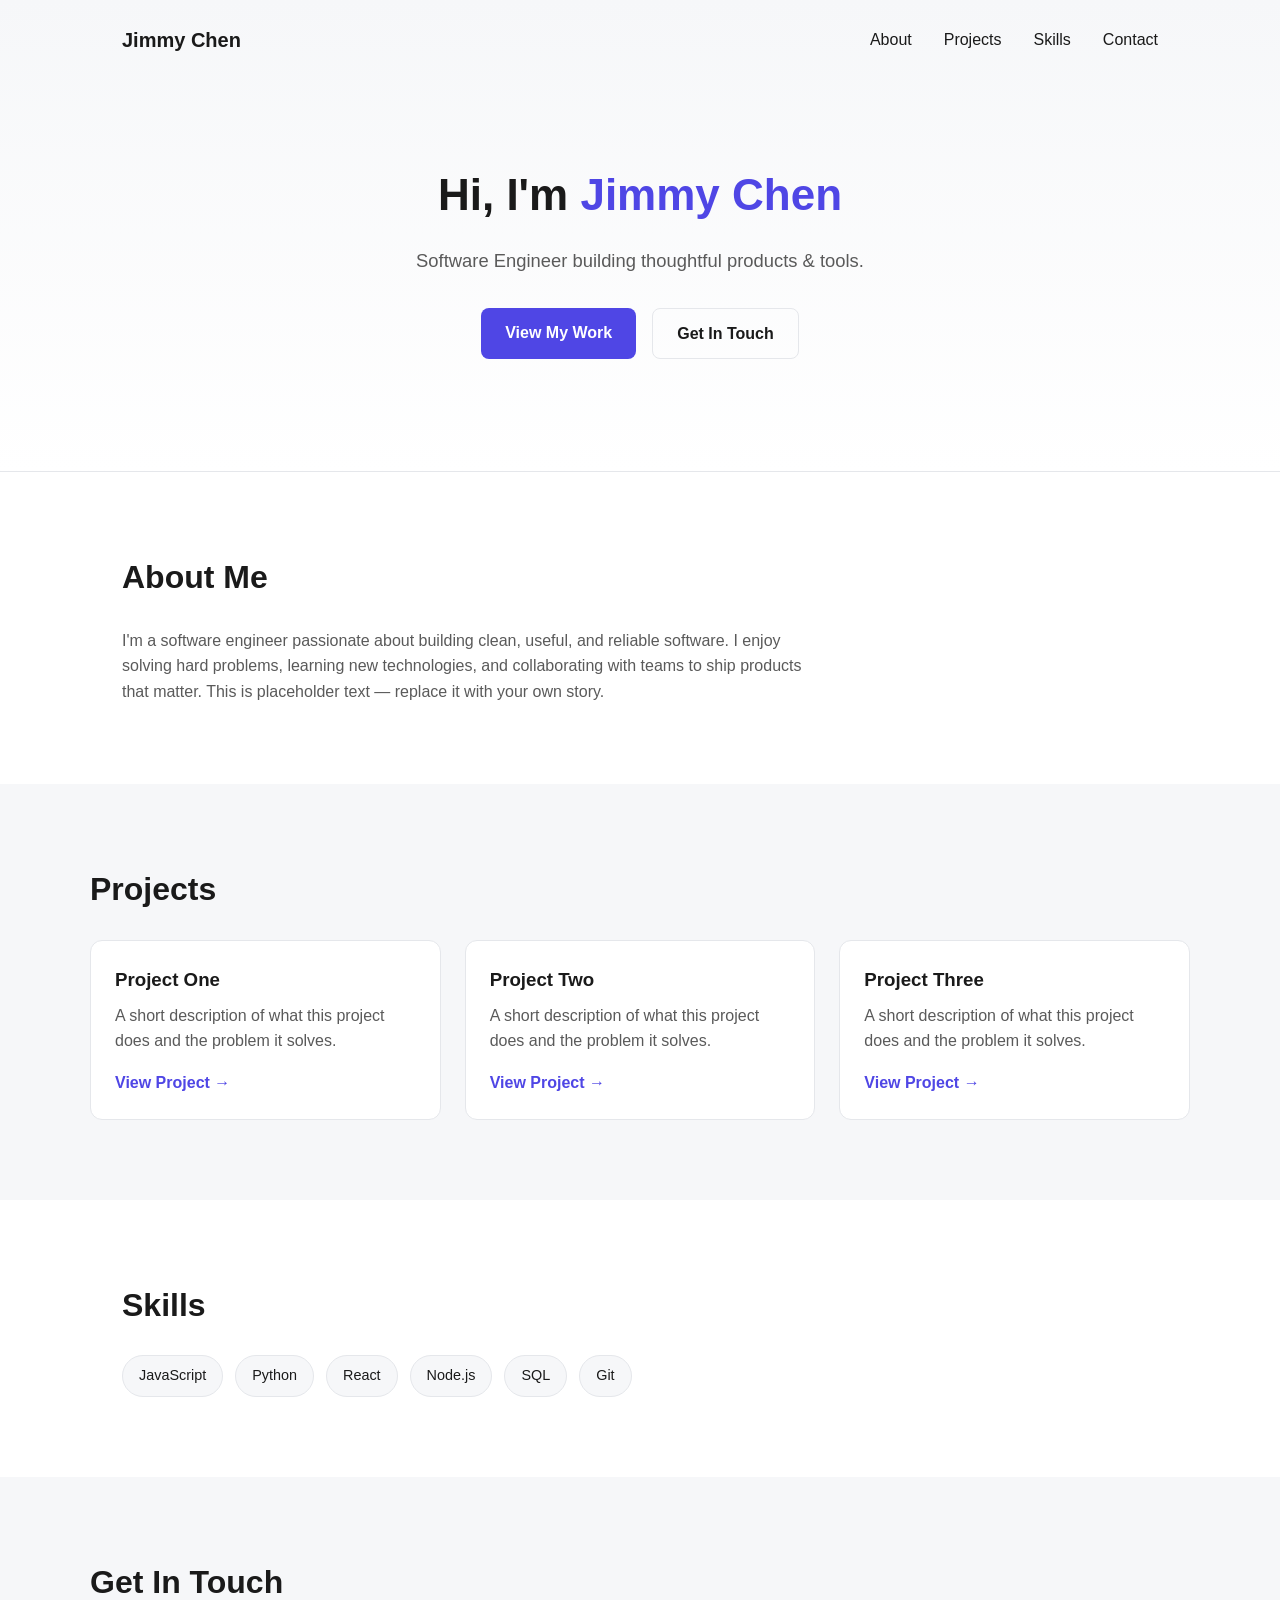
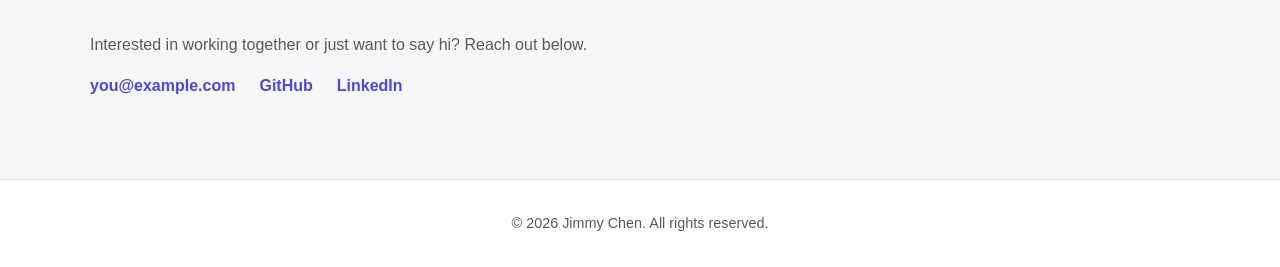
==== index.html @ 5bf43309 "add portfolio site" ====
<!DOCTYPE html>
<html lang="en">
<head>
<meta charset="UTF-8">
<meta name="viewport" content="width=device-width, initial-scale=1.0">
<title>Jimmy Chen — Portfolio</title>
<link rel="stylesheet" href="style.css">
</head>
<body>

<header class="hero">
  <nav>
    <div class="logo">Jimmy Chen</div>
    <ul class="nav-links">
      <li><a href="#about">About</a></li>
      <li><a href="#projects">Projects</a></li>
      <li><a href="#skills">Skills</a></li>
      <li><a href="#contact">Contact</a></li>
    </ul>
    <button class="nav-toggle" id="navToggle" aria-label="Toggle navigation">☰</button>
  </nav>

  <div class="hero-content">
    <h1>Hi, I'm <span>Jimmy Chen</span></h1>
    <p>Software Engineer building thoughtful products & tools.</p>
    <div class="hero-buttons">
      <a href="#projects" class="btn btn-primary">View My Work</a>
      <a href="#contact" class="btn btn-secondary">Get In Touch</a>
    </div>
  </div>
</header>

<main>
  <section id="about" class="section">
    <h2>About Me</h2>
    <p>
      I'm a software engineer passionate about building clean, useful, and reliable software.
      I enjoy solving hard problems, learning new technologies, and collaborating with teams
      to ship products that matter. This is placeholder text — replace it with your own story.
    </p>
  </section>

  <section id="projects" class="section alt">
    <h2>Projects</h2>
    <div class="grid">
      <div class="card">
        <h3>Project One</h3>
        <p>A short description of what this project does and the problem it solves.</p>
        <a href="#" class="card-link">View Project →</a>
      </div>
      <div class="card">
        <h3>Project Two</h3>
        <p>A short description of what this project does and the problem it solves.</p>
        <a href="#" class="card-link">View Project →</a>
      </div>
      <div class="card">
        <h3>Project Three</h3>
        <p>A short description of what this project does and the problem it solves.</p>
        <a href="#" class="card-link">View Project →</a>
      </div>
    </div>
  </section>

  <section id="skills" class="section">
    <h2>Skills</h2>
    <div class="skills-list">
      <span class="skill">JavaScript</span>
      <span class="skill">Python</span>
      <span class="skill">React</span>
      <span class="skill">Node.js</span>
      <span class="skill">SQL</span>
      <span class="skill">Git</span>
    </div>
  </section>

  <section id="contact" class="section alt">
    <h2>Get In Touch</h2>
    <p>Interested in working together or just want to say hi? Reach out below.</p>
    <div class="contact-links">
      <a href="mailto:you@example.com">you@example.com</a>
      <a href="https://github.com/yourusername" target="_blank" rel="noopener">GitHub</a>
      <a href="https://linkedin.com/in/yourusername" target="_blank" rel="noopener">LinkedIn</a>
    </div>
  </section>
</main>

<footer>
  <p>&copy; <span id="year"></span> Jimmy Chen. All rights reserved.</p>
</footer>

<script src="script.js"></script>
</body>
</html>
---- style.css ----
:root {
  --bg: #ffffff;
  --bg-alt: #f6f7f9;
  --text: #1a1a1a;
  --text-muted: #5a5a5a;
  --accent: #4f46e5;
  --accent-hover: #4338ca;
  --border: #e5e7eb;
  --card-bg: #ffffff;
}

@media (prefers-color-scheme: dark) {
  :root {
    --bg: #111318;
    --bg-alt: #171a21;
    --text: #f0f0f0;
    --text-muted: #a0a0a8;
    --accent: #818cf8;
    --accent-hover: #a5b4fc;
    --border: #2a2d36;
    --card-bg: #1a1d25;
  }
}

* { box-sizing: border-box; margin: 0; padding: 0; }

body {
  font-family: -apple-system, BlinkMacSystemFont, "Segoe UI", Roboto, Helvetica, Arial, sans-serif;
  color: var(--text);
  background: var(--bg);
  line-height: 1.6;
}

a { color: var(--accent); text-decoration: none; }
a:hover { color: var(--accent-hover); }

/* Nav */
nav {
  display: flex;
  align-items: center;
  justify-content: space-between;
  padding: 1.5rem 2rem;
  max-width: 1100px;
  margin: 0 auto;
}

.logo { font-weight: 700; font-size: 1.25rem; }

.nav-links {
  list-style: none;
  display: flex;
  gap: 2rem;
}

.nav-links a { color: var(--text); font-weight: 500; }

.nav-toggle {
  display: none;
  background: none;
  border: none;
  font-size: 1.5rem;
  color: var(--text);
  cursor: pointer;
}

/* Hero */
.hero {
  background: linear-gradient(180deg, var(--bg-alt), var(--bg));
  border-bottom: 1px solid var(--border);
}

.hero-content {
  max-width: 700px;
  margin: 0 auto;
  padding: 5rem 2rem 7rem;
  text-align: center;
}

.hero-content h1 {
  font-size: 2.75rem;
  margin-bottom: 1rem;
}

.hero-content h1 span { color: var(--accent); }

.hero-content p {
  font-size: 1.15rem;
  color: var(--text-muted);
  margin-bottom: 2rem;
}

.hero-buttons {
  display: flex;
  gap: 1rem;
  justify-content: center;
  flex-wrap: wrap;
}

.btn {
  padding: 0.75rem 1.5rem;
  border-radius: 8px;
  font-weight: 600;
  display: inline-block;
  transition: transform 0.15s ease, background 0.15s ease;
}

.btn:hover { transform: translateY(-2px); }

.btn-primary {
  background: var(--accent);
  color: #fff;
}

.btn-primary:hover { background: var(--accent-hover); color: #fff; }

.btn-secondary {
  background: transparent;
  border: 1px solid var(--border);
  color: var(--text);
}

/* Sections */
.section {
  max-width: 1100px;
  margin: 0 auto;
  padding: 5rem 2rem;
}

.section.alt { background: var(--bg-alt); max-width: 100%; }
.section.alt > * { max-width: 1100px; margin-left: auto; margin-right: auto; }
.section.alt .grid { max-width: 1100px; margin-left: auto; margin-right: auto; }

.section h2 {
  font-size: 2rem;
  margin-bottom: 1.5rem;
}

.section > p { color: var(--text-muted); max-width: 700px; }

/* Projects grid */
.grid {
  display: grid;
  grid-template-columns: repeat(auto-fit, minmax(260px, 1fr));
  gap: 1.5rem;
}

.card {
  background: var(--card-bg);
  border: 1px solid var(--border);
  border-radius: 12px;
  padding: 1.5rem;
  transition: box-shadow 0.15s ease;
}

.card:hover { box-shadow: 0 8px 24px rgba(0,0,0,0.08); }

.card h3 { margin-bottom: 0.5rem; }
.card p { color: var(--text-muted); margin-bottom: 1rem; }
.card-link { font-weight: 600; }

/* Skills */
.skills-list {
  display: flex;
  flex-wrap: wrap;
  gap: 0.75rem;
}

.skill {
  background: var(--bg-alt);
  border: 1px solid var(--border);
  padding: 0.5rem 1rem;
  border-radius: 999px;
  font-size: 0.9rem;
  font-weight: 500;
}

/* Contact */
.contact-links {
  display: flex;
  gap: 1.5rem;
  flex-wrap: wrap;
  margin-top: 1rem;
  font-weight: 600;
}

/* Footer */
footer {
  text-align: center;
  padding: 2rem;
  color: var(--text-muted);
  font-size: 0.9rem;
  border-top: 1px solid var(--border);
}

/* Responsive */
@media (max-width: 640px) {
  .nav-links {
    position: absolute;
    top: 70px;
    right: 2rem;
    background: var(--bg);
    border: 1px solid var(--border);
    border-radius: 8px;
    flex-direction: column;
    gap: 0;
    display: none;
  }
  .nav-links.open { display: flex; }
  .nav-links li { padding: 0.75rem 1.5rem; border-bottom: 1px solid var(--border); }
  .nav-links li:last-child { border-bottom: none; }
  .nav-toggle { display: block; }
  .hero-content h1 { font-size: 2rem; }
}
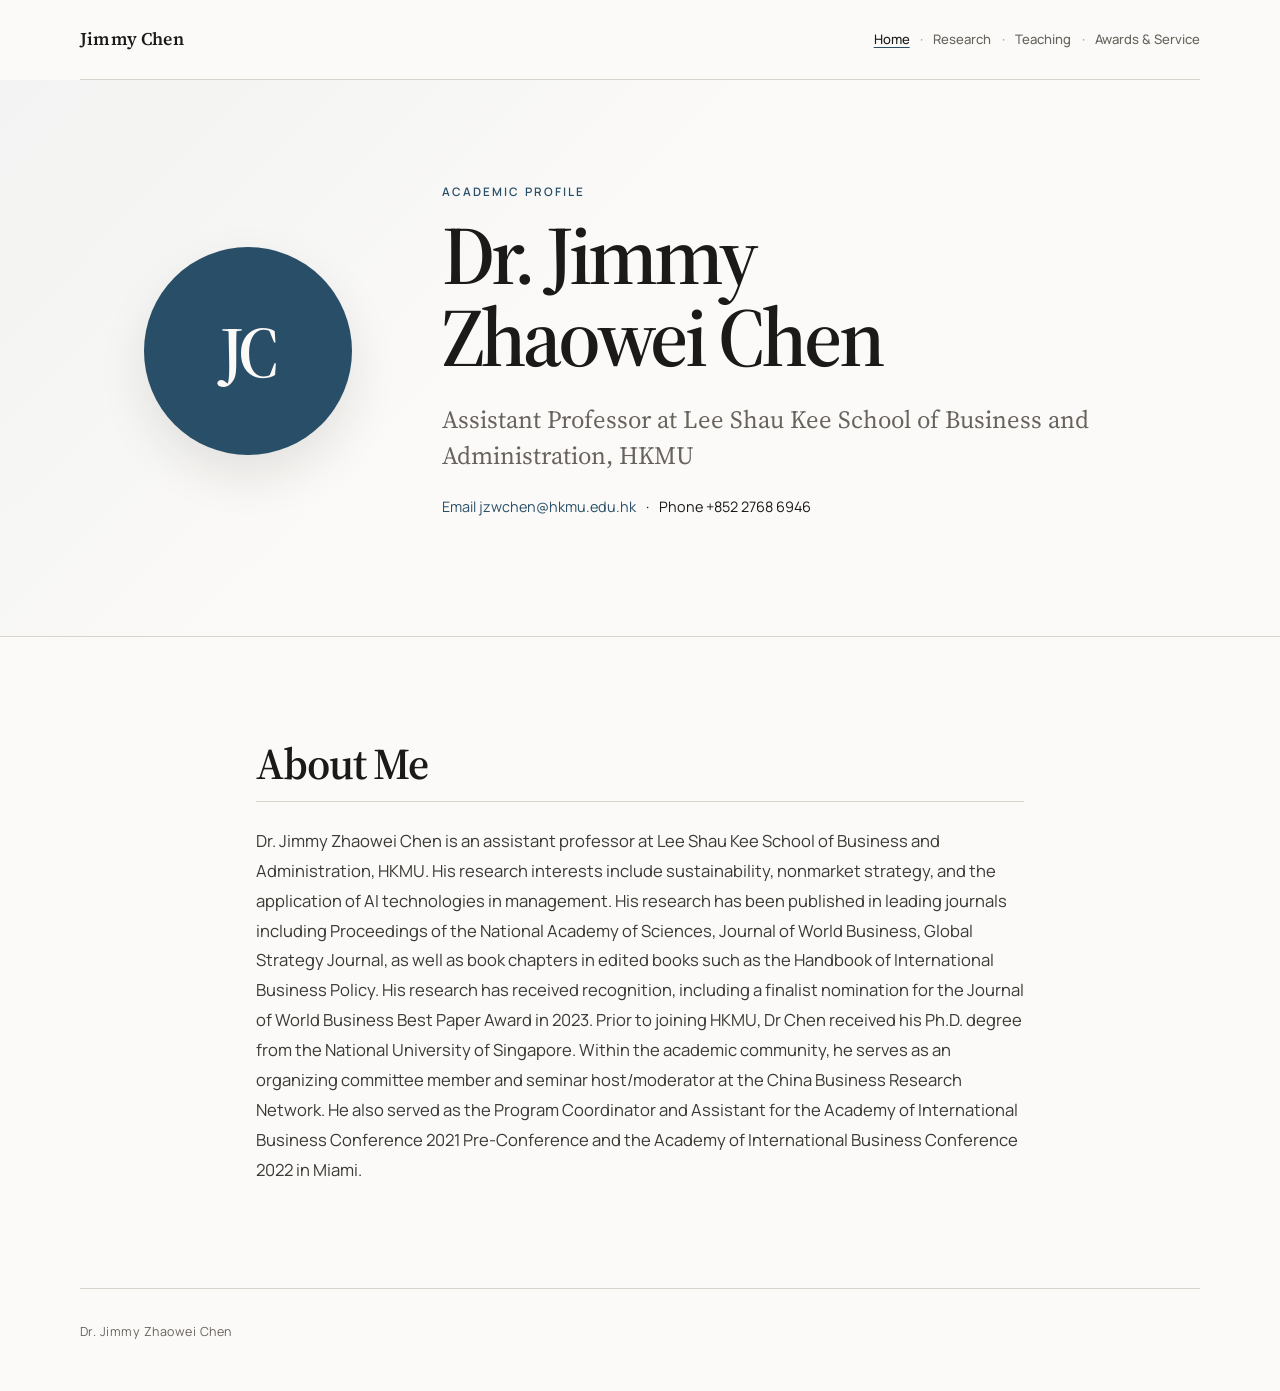
==== commit 07909b23: "Rebuild academic site across four pages" ====
--- a/index.html
+++ b/index.html
@@ -1,93 +1,61 @@
 <!DOCTYPE html>
 <html lang="en">
 <head>
-<meta charset="UTF-8">
-<meta name="viewport" content="width=device-width, initial-scale=1.0">
-<title>Jimmy Chen — Portfolio</title>
-<link rel="stylesheet" href="style.css">
+  <meta charset="UTF-8">
+  <meta name="viewport" content="width=device-width, initial-scale=1.0">
+  <meta name="description" content="Academic profile of Dr. Jimmy Zhaowei Chen, Assistant Professor at HKMU.">
+  <title>Dr. Jimmy Zhaowei Chen | Academic Profile</title>
+  <link rel="preconnect" href="https://fonts.googleapis.com">
+  <link rel="preconnect" href="https://fonts.gstatic.com" crossorigin>
+  <link href="https://fonts.googleapis.com/css2?family=Manrope:wght@400;500;600&family=Source+Serif+4:opsz,wght@8..60,500;8..60,600;8..60,700&display=swap" rel="stylesheet">
+  <link rel="stylesheet" href="style.css">
 </head>
 <body>
+  <a class="skip-link" href="#main-content">Skip to content</a>
 
-<header class="hero">
-  <nav>
-    <div class="logo">Jimmy Chen</div>
-    <ul class="nav-links">
-      <li><a href="#about">About</a></li>
-      <li><a href="#projects">Projects</a></li>
-      <li><a href="#skills">Skills</a></li>
-      <li><a href="#contact">Contact</a></li>
-    </ul>
-    <button class="nav-toggle" id="navToggle" aria-label="Toggle navigation">☰</button>
+  <nav class="site-nav" aria-label="Primary navigation">
+    <a class="site-mark" href="index.html">Jimmy Chen</a>
+    <div class="nav-links">
+      <a class="active" href="index.html" aria-current="page">Home</a>
+      <span aria-hidden="true">·</span>
+      <a href="research.html">Research</a>
+      <span aria-hidden="true">·</span>
+      <a href="teaching.html">Teaching</a>
+      <span aria-hidden="true">·</span>
+      <a href="awards-service.html">Awards &amp; Service</a>
+    </div>
   </nav>
 
-  <div class="hero-content">
-    <h1>Hi, I'm <span>Jimmy Chen</span></h1>
-    <p>Software Engineer building thoughtful products & tools.</p>
-    <div class="hero-buttons">
-      <a href="#projects" class="btn btn-primary">View My Work</a>
-      <a href="#contact" class="btn btn-secondary">Get In Touch</a>
-    </div>
-  </div>
-</header>
-
-<main>
-  <section id="about" class="section">
-    <h2>About Me</h2>
-    <p>
-      I'm a software engineer passionate about building clean, useful, and reliable software.
-      I enjoy solving hard problems, learning new technologies, and collaborating with teams
-      to ship products that matter. This is placeholder text — replace it with your own story.
-    </p>
-  </section>
-
-  <section id="projects" class="section alt">
-    <h2>Projects</h2>
-    <div class="grid">
-      <div class="card">
-        <h3>Project One</h3>
-        <p>A short description of what this project does and the problem it solves.</p>
-        <a href="#" class="card-link">View Project →</a>
+  <header class="profile-hero">
+    <div class="hero-inner">
+      <div class="profile-avatar" aria-label="Initials JC">
+        <!-- TODO: replace this initials avatar with <img src="photo.jpeg"> once the photo is uploaded -->
+        <span>JC</span>
       </div>
-      <div class="card">
-        <h3>Project Two</h3>
-        <p>A short description of what this project does and the problem it solves.</p>
-        <a href="#" class="card-link">View Project →</a>
-      </div>
-      <div class="card">
-        <h3>Project Three</h3>
-        <p>A short description of what this project does and the problem it solves.</p>
-        <a href="#" class="card-link">View Project →</a>
+      <div class="profile-intro">
+        <p class="eyebrow">Academic Profile</p>
+        <h1>Dr. Jimmy Zhaowei Chen</h1>
+        <p class="profile-title">Assistant Professor at Lee Shau Kee School of Business and Administration, HKMU</p>
+        <address class="contact-line">
+          <a href="mailto:jzwchen@hkmu.edu.hk">Email jzwchen@hkmu.edu.hk</a>
+          <span aria-hidden="true">·</span>
+          <span>Phone +852 2768 6946</span>
+        </address>
       </div>
     </div>
-  </section>
+  </header>
 
-  <section id="skills" class="section">
-    <h2>Skills</h2>
-    <div class="skills-list">
-      <span class="skill">JavaScript</span>
-      <span class="skill">Python</span>
-      <span class="skill">React</span>
-      <span class="skill">Node.js</span>
-      <span class="skill">SQL</span>
-      <span class="skill">Git</span>
-    </div>
-  </section>
+  <main id="main-content" class="content-shell">
+    <section class="content-section reveal" aria-labelledby="about-heading">
+      <h2 id="about-heading">About Me</h2>
+      <p>Dr. Jimmy Zhaowei Chen is an assistant professor at Lee Shau Kee School of Business and Administration, HKMU. His research interests include sustainability, nonmarket strategy, and the application of AI technologies in management. His research has been published in leading journals including Proceedings of the National Academy of Sciences, Journal of World Business, Global Strategy Journal, as well as book chapters in edited books such as the Handbook of International Business Policy. His research has received recognition, including a finalist nomination for the Journal of World Business Best Paper Award in 2023. Prior to joining HKMU, Dr Chen received his Ph.D. degree from the National University of Singapore. Within the academic community, he serves as an organizing committee member and seminar host/moderator at the China Business Research Network. He also served as the Program Coordinator and Assistant for the Academy of International Business Conference 2021 Pre-Conference and the Academy of International Business Conference 2022 in Miami.</p>
+    </section>
+  </main>
 
-  <section id="contact" class="section alt">
-    <h2>Get In Touch</h2>
-    <p>Interested in working together or just want to say hi? Reach out below.</p>
-    <div class="contact-links">
-      <a href="mailto:you@example.com">you@example.com</a>
-      <a href="https://github.com/yourusername" target="_blank" rel="noopener">GitHub</a>
-      <a href="https://linkedin.com/in/yourusername" target="_blank" rel="noopener">LinkedIn</a>
-    </div>
-  </section>
-</main>
+  <footer class="site-footer">
+    <p>Dr. Jimmy Zhaowei Chen</p>
+  </footer>
 
-<footer>
-  <p>&copy; <span id="year"></span> Jimmy Chen. All rights reserved.</p>
-</footer>
-
-<script src="script.js"></script>
+  <script src="script.js"></script>
 </body>
 </html>
--- a/style.css
+++ b/style.css
@@ -1,213 +1,471 @@
 :root {
-  --bg: #ffffff;
-  --bg-alt: #f6f7f9;
-  --text: #1a1a1a;
-  --text-muted: #5a5a5a;
-  --accent: #4f46e5;
-  --accent-hover: #4338ca;
-  --border: #e5e7eb;
-  --card-bg: #ffffff;
-}
-
-@media (prefers-color-scheme: dark) {
-  :root {
-    --bg: #111318;
-    --bg-alt: #171a21;
-    --text: #f0f0f0;
-    --text-muted: #a0a0a8;
-    --accent: #818cf8;
-    --accent-hover: #a5b4fc;
-    --border: #2a2d36;
-    --card-bg: #1a1d25;
-  }
-}
-
-* { box-sizing: border-box; margin: 0; padding: 0; }
+  --paper: #fbfaf8;
+  --paper-deep: #f1eee9;
+  --ink: #1b1a18;
+  --muted: #68635d;
+  --line: #d9d4cc;
+  --accent: #294f68;
+  --accent-dark: #173b52;
+  --serif: "Source Serif 4", "Iowan Old Style", "Palatino Linotype", Georgia, serif;
+  --sans: "Manrope", -apple-system, BlinkMacSystemFont, "Segoe UI", sans-serif;
+  --measure: 48rem;
+  --wide: 70rem;
+}
+
+* {
+  box-sizing: border-box;
+}
+
+html {
+  scroll-behavior: smooth;
+}
 
 body {
-  font-family: -apple-system, BlinkMacSystemFont, "Segoe UI", Roboto, Helvetica, Arial, sans-serif;
-  color: var(--text);
-  background: var(--bg);
-  line-height: 1.6;
-}
-
-a { color: var(--accent); text-decoration: none; }
-a:hover { color: var(--accent-hover); }
-
-/* Nav */
-nav {
+  margin: 0;
+  overflow-x: hidden;
+  color: var(--ink);
+  background: var(--paper);
+  font-family: var(--sans);
+  font-size: 1rem;
+  line-height: 1.8;
+  text-rendering: optimizeLegibility;
+}
+
+a {
+  color: var(--accent);
+  text-decoration-color: transparent;
+  text-decoration-thickness: 1px;
+  text-underline-offset: 0.22em;
+  transition: color 180ms ease, text-decoration-color 180ms ease;
+}
+
+a:hover,
+a:focus-visible {
+  color: var(--accent-dark);
+  text-decoration-color: currentColor;
+}
+
+a:focus-visible {
+  outline: 2px solid var(--accent);
+  outline-offset: 4px;
+}
+
+.skip-link {
+  position: fixed;
+  z-index: 20;
+  top: 0.75rem;
+  left: 0.75rem;
+  padding: 0.45rem 0.8rem;
+  transform: translateY(-180%);
+  color: var(--paper);
+  background: var(--ink);
+}
+
+.skip-link:focus {
+  transform: translateY(0);
+}
+
+.site-nav {
+  width: min(calc(100% - 3rem), var(--wide));
+  min-height: 5rem;
+  margin: 0 auto;
   display: flex;
   align-items: center;
   justify-content: space-between;
-  padding: 1.5rem 2rem;
-  max-width: 1100px;
+  gap: 2rem;
+  border-bottom: 1px solid var(--line);
+}
+
+.site-mark {
+  flex: 0 0 auto;
+  color: var(--ink);
+  font-family: var(--serif);
+  font-size: 1.12rem;
+  font-weight: 600;
+  letter-spacing: 0.01em;
+}
+
+.site-mark:hover {
+  text-decoration-color: transparent;
+}
+
+.nav-links {
+  display: flex;
+  align-items: center;
+  justify-content: flex-end;
+  gap: 0.65rem;
+  color: #a49e96;
+  font-size: 0.82rem;
+  font-weight: 500;
+  line-height: 1.4;
+}
+
+.nav-links a {
+  color: var(--muted);
+  white-space: nowrap;
+}
+
+.nav-links a.active {
+  color: var(--ink);
+  text-decoration-color: var(--accent);
+}
+
+.profile-hero {
+  padding: clamp(4.25rem, 8vw, 7.5rem) 1.5rem clamp(4.5rem, 9vw, 8rem);
+  background:
+    linear-gradient(135deg, rgba(41, 79, 104, 0.045), transparent 45%),
+    var(--paper);
+  border-bottom: 1px solid var(--line);
+}
+
+.hero-inner {
+  width: min(100%, 62rem);
   margin: 0 auto;
-}
-
-.logo { font-weight: 700; font-size: 1.25rem; }
-
-.nav-links {
-  list-style: none;
-  display: flex;
-  gap: 2rem;
-}
-
-.nav-links a { color: var(--text); font-weight: 500; }
-
-.nav-toggle {
-  display: none;
-  background: none;
-  border: none;
-  font-size: 1.5rem;
-  color: var(--text);
-  cursor: pointer;
-}
-
-/* Hero */
-.hero {
-  background: linear-gradient(180deg, var(--bg-alt), var(--bg));
-  border-bottom: 1px solid var(--border);
-}
-
-.hero-content {
-  max-width: 700px;
-  margin: 0 auto;
-  padding: 5rem 2rem 7rem;
-  text-align: center;
-}
-
-.hero-content h1 {
-  font-size: 2.75rem;
-  margin-bottom: 1rem;
-}
-
-.hero-content h1 span { color: var(--accent); }
-
-.hero-content p {
-  font-size: 1.15rem;
-  color: var(--text-muted);
-  margin-bottom: 2rem;
-}
-
-.hero-buttons {
-  display: flex;
-  gap: 1rem;
-  justify-content: center;
-  flex-wrap: wrap;
-}
-
-.btn {
-  padding: 0.75rem 1.5rem;
-  border-radius: 8px;
-  font-weight: 600;
-  display: inline-block;
-  transition: transform 0.15s ease, background 0.15s ease;
-}
-
-.btn:hover { transform: translateY(-2px); }
-
-.btn-primary {
+  display: grid;
+  grid-template-columns: 13rem minmax(0, 1fr);
+  align-items: center;
+  gap: clamp(3rem, 7vw, 6.5rem);
+  animation: hero-in 700ms cubic-bezier(0.2, 0.75, 0.25, 1) both;
+}
+
+.profile-avatar {
+  width: 13rem;
+  aspect-ratio: 1;
+  display: grid;
+  place-items: center;
+  border: 1px solid rgba(41, 79, 104, 0.35);
+  border-radius: 50%;
+  color: var(--paper);
   background: var(--accent);
-  color: #fff;
-}
-
-.btn-primary:hover { background: var(--accent-hover); color: #fff; }
-
-.btn-secondary {
-  background: transparent;
-  border: 1px solid var(--border);
-  color: var(--text);
-}
-
-/* Sections */
-.section {
-  max-width: 1100px;
-  margin: 0 auto;
-  padding: 5rem 2rem;
-}
-
-.section.alt { background: var(--bg-alt); max-width: 100%; }
-.section.alt > * { max-width: 1100px; margin-left: auto; margin-right: auto; }
-.section.alt .grid { max-width: 1100px; margin-left: auto; margin-right: auto; }
-
-.section h2 {
-  font-size: 2rem;
-  margin-bottom: 1.5rem;
-}
-
-.section > p { color: var(--text-muted); max-width: 700px; }
-
-/* Projects grid */
-.grid {
-  display: grid;
-  grid-template-columns: repeat(auto-fit, minmax(260px, 1fr));
-  gap: 1.5rem;
-}
-
-.card {
-  background: var(--card-bg);
-  border: 1px solid var(--border);
-  border-radius: 12px;
-  padding: 1.5rem;
-  transition: box-shadow 0.15s ease;
-}
-
-.card:hover { box-shadow: 0 8px 24px rgba(0,0,0,0.08); }
-
-.card h3 { margin-bottom: 0.5rem; }
-.card p { color: var(--text-muted); margin-bottom: 1rem; }
-.card-link { font-weight: 600; }
-
-/* Skills */
-.skills-list {
+  box-shadow: 0 1.25rem 3rem rgba(27, 26, 24, 0.1);
+  font-family: var(--serif);
+  font-size: 4.5rem;
+  font-weight: 600;
+  letter-spacing: -0.05em;
+}
+
+.eyebrow {
+  margin: 0 0 0.75rem;
+  color: var(--accent);
+  font-size: 0.73rem;
+  font-weight: 600;
+  letter-spacing: 0.18em;
+  text-transform: uppercase;
+}
+
+h1,
+h2 {
+  font-family: var(--serif);
+  text-wrap: balance;
+}
+
+.profile-intro h1 {
+  max-width: 13ch;
+  margin: 0;
+  font-size: clamp(3rem, 6.5vw, 5.5rem);
+  font-weight: 600;
+  letter-spacing: -0.045em;
+  line-height: 0.98;
+}
+
+.profile-title {
+  max-width: 47rem;
+  margin: 1.5rem 0 0;
+  color: var(--muted);
+  font-family: var(--serif);
+  font-size: clamp(1.2rem, 2.2vw, 1.55rem);
+  line-height: 1.45;
+}
+
+.contact-line {
+  margin-top: 1.25rem;
   display: flex;
   flex-wrap: wrap;
-  gap: 0.75rem;
-}
-
-.skill {
-  background: var(--bg-alt);
-  border: 1px solid var(--border);
-  padding: 0.5rem 1rem;
-  border-radius: 999px;
+  gap: 0.35rem 0.65rem;
+  color: var(--ink);
+  font-style: normal;
   font-size: 0.9rem;
-  font-weight: 500;
-}
-
-/* Contact */
-.contact-links {
-  display: flex;
-  gap: 1.5rem;
-  flex-wrap: wrap;
-  margin-top: 1rem;
-  font-weight: 600;
-}
-
-/* Footer */
-footer {
-  text-align: center;
-  padding: 2rem;
-  color: var(--text-muted);
+}
+
+.compact-header {
+  width: min(calc(100% - 3rem), var(--measure));
+  margin: 0 auto;
+  padding: clamp(4rem, 9vw, 7rem) 0 clamp(2.75rem, 5vw, 4rem);
+  border-bottom: 1px solid var(--line);
+  animation: hero-in 600ms cubic-bezier(0.2, 0.75, 0.25, 1) both;
+}
+
+.compact-header .site-kicker {
+  margin: 0 0 0.35rem;
+  color: var(--accent);
+  font-size: 0.78rem;
+  font-weight: 600;
+  letter-spacing: 0.14em;
+  text-transform: uppercase;
+}
+
+.compact-header h1 {
+  margin: 0;
+  font-size: clamp(3rem, 7vw, 5.25rem);
+  font-weight: 600;
+  letter-spacing: -0.045em;
+  line-height: 1;
+}
+
+.content-shell {
+  width: min(calc(100% - 3rem), var(--measure));
+  margin: 0 auto;
+  padding: clamp(4rem, 8vw, 7rem) 0;
+}
+
+.content-section + .content-section {
+  margin-top: clamp(4.5rem, 9vw, 7.5rem);
+}
+
+.content-section h2 {
+  margin: 0 0 1.5rem;
+  padding-bottom: 0.7rem;
+  border-bottom: 1px solid var(--line);
+  font-size: clamp(2rem, 4vw, 2.75rem);
+  font-weight: 600;
+  letter-spacing: -0.025em;
+  line-height: 1.15;
+}
+
+.content-section p {
+  margin: 0;
+  color: #3c3935;
+  font-size: 1.04rem;
+}
+
+.academic-list {
+  margin: 0;
+  padding: 0;
+  list-style: none;
+}
+
+.academic-list li {
+  position: relative;
+  padding: 1.05rem 0 1.05rem 1.5rem;
+  border-bottom: 1px solid var(--line);
+  color: #34312e;
+}
+
+.academic-list li::before {
+  content: "";
+  position: absolute;
+  top: 1.85rem;
+  left: 0;
+  width: 0.38rem;
+  height: 0.38rem;
+  border-radius: 50%;
+  background: var(--accent);
+}
+
+.academic-list li:first-child {
+  padding-top: 0;
+}
+
+.academic-list li:first-child::before {
+  top: 0.8rem;
+}
+
+.publication-list li {
+  padding-top: 1.4rem;
+  padding-bottom: 1.4rem;
+  line-height: 1.7;
+}
+
+.publication-list li:first-child {
+  padding-top: 0;
+}
+
+.teaching-list {
+  margin: 0;
+  padding: 0;
+  list-style: none;
+  counter-reset: teaching;
+}
+
+.teaching-entry {
+  position: relative;
+  padding: 2rem 0 2rem 3.25rem;
+  border-bottom: 1px solid var(--line);
+  counter-increment: teaching;
+}
+
+.teaching-entry:first-child {
+  padding-top: 0;
+}
+
+.teaching-entry::before {
+  content: counter(teaching, decimal-leading-zero);
+  position: absolute;
+  top: 2.2rem;
+  left: 0;
+  color: var(--accent);
+  font-family: var(--serif);
+  font-size: 0.92rem;
+  font-weight: 600;
+}
+
+.teaching-entry:first-child::before {
+  top: 0.2rem;
+}
+
+.teaching-entry h2 {
+  margin: 0;
+  font-size: clamp(1.28rem, 2.5vw, 1.58rem);
+  font-weight: 600;
+  letter-spacing: -0.015em;
+  line-height: 1.35;
+}
+
+.entry-meta {
+  margin: 0.45rem 0 0;
+  color: var(--accent);
+  font-size: 0.83rem;
+  font-weight: 600;
+  letter-spacing: 0.02em;
+}
+
+.entry-description,
+.entry-evaluation {
+  margin: 0.75rem 0 0;
+  color: #45413d;
+}
+
+.entry-evaluation {
   font-size: 0.9rem;
-  border-top: 1px solid var(--border);
-}
-
-/* Responsive */
-@media (max-width: 640px) {
+  font-weight: 600;
+}
+
+.site-footer {
+  width: min(calc(100% - 3rem), var(--wide));
+  margin: 0 auto;
+  padding: 2rem 0 3rem;
+  border-top: 1px solid var(--line);
+  color: var(--muted);
+  font-size: 0.78rem;
+  letter-spacing: 0.04em;
+}
+
+.site-footer p {
+  margin: 0;
+}
+
+.reveal {
+  opacity: 0;
+  transform: translateY(1.25rem);
+  transition: opacity 600ms ease, transform 600ms ease;
+}
+
+.reveal.is-visible {
+  opacity: 1;
+  transform: translateY(0);
+}
+
+@keyframes hero-in {
+  from {
+    opacity: 0;
+    transform: translateY(1rem);
+  }
+  to {
+    opacity: 1;
+    transform: translateY(0);
+  }
+}
+
+@media (max-width: 720px) {
+  .site-nav {
+    width: min(calc(100% - 2rem), var(--wide));
+    min-height: auto;
+    padding: 1.1rem 0 1rem;
+    display: block;
+  }
+
+  .site-mark {
+    display: block;
+    margin-bottom: 0.7rem;
+  }
+
   .nav-links {
-    position: absolute;
-    top: 70px;
-    right: 2rem;
-    background: var(--bg);
-    border: 1px solid var(--border);
-    border-radius: 8px;
-    flex-direction: column;
-    gap: 0;
-    display: none;
-  }
-  .nav-links.open { display: flex; }
-  .nav-links li { padding: 0.75rem 1.5rem; border-bottom: 1px solid var(--border); }
-  .nav-links li:last-child { border-bottom: none; }
-  .nav-toggle { display: block; }
-  .hero-content h1 { font-size: 2rem; }
-}
+    justify-content: flex-start;
+    flex-wrap: wrap;
+    gap: 0.35rem 0.5rem;
+    font-size: 0.76rem;
+  }
+
+  .profile-hero {
+    padding: 3.75rem 1rem 4.5rem;
+  }
+
+  .hero-inner {
+    grid-template-columns: 1fr;
+    justify-items: center;
+    gap: 2.5rem;
+    text-align: center;
+  }
+
+  .profile-avatar {
+    width: 9.5rem;
+    font-size: 3.3rem;
+  }
+
+  .profile-intro h1 {
+    max-width: 10ch;
+    font-size: clamp(2.8rem, 14vw, 4.4rem);
+  }
+
+  .profile-title {
+    margin-top: 1.2rem;
+    font-size: 1.12rem;
+  }
+
+  .contact-line {
+    justify-content: center;
+    font-size: 0.82rem;
+  }
+
+  .compact-header,
+  .content-shell {
+    width: min(calc(100% - 2rem), var(--measure));
+  }
+
+  .compact-header {
+    padding-top: 3.75rem;
+  }
+
+  .content-shell {
+    padding-top: 3.75rem;
+    padding-bottom: 4.5rem;
+  }
+
+  .teaching-entry {
+    padding-left: 2.65rem;
+  }
+
+  .site-footer {
+    width: min(calc(100% - 2rem), var(--wide));
+  }
+}
+
+@media (prefers-reduced-motion: reduce) {
+  html {
+    scroll-behavior: auto;
+  }
+
+  *,
+  *::before,
+  *::after {
+    animation-duration: 0.01ms !important;
+    animation-iteration-count: 1 !important;
+    scroll-behavior: auto !important;
+    transition-duration: 0.01ms !important;
+  }
+
+  .reveal {
+    opacity: 1;
+    transform: none;
+  }
+}
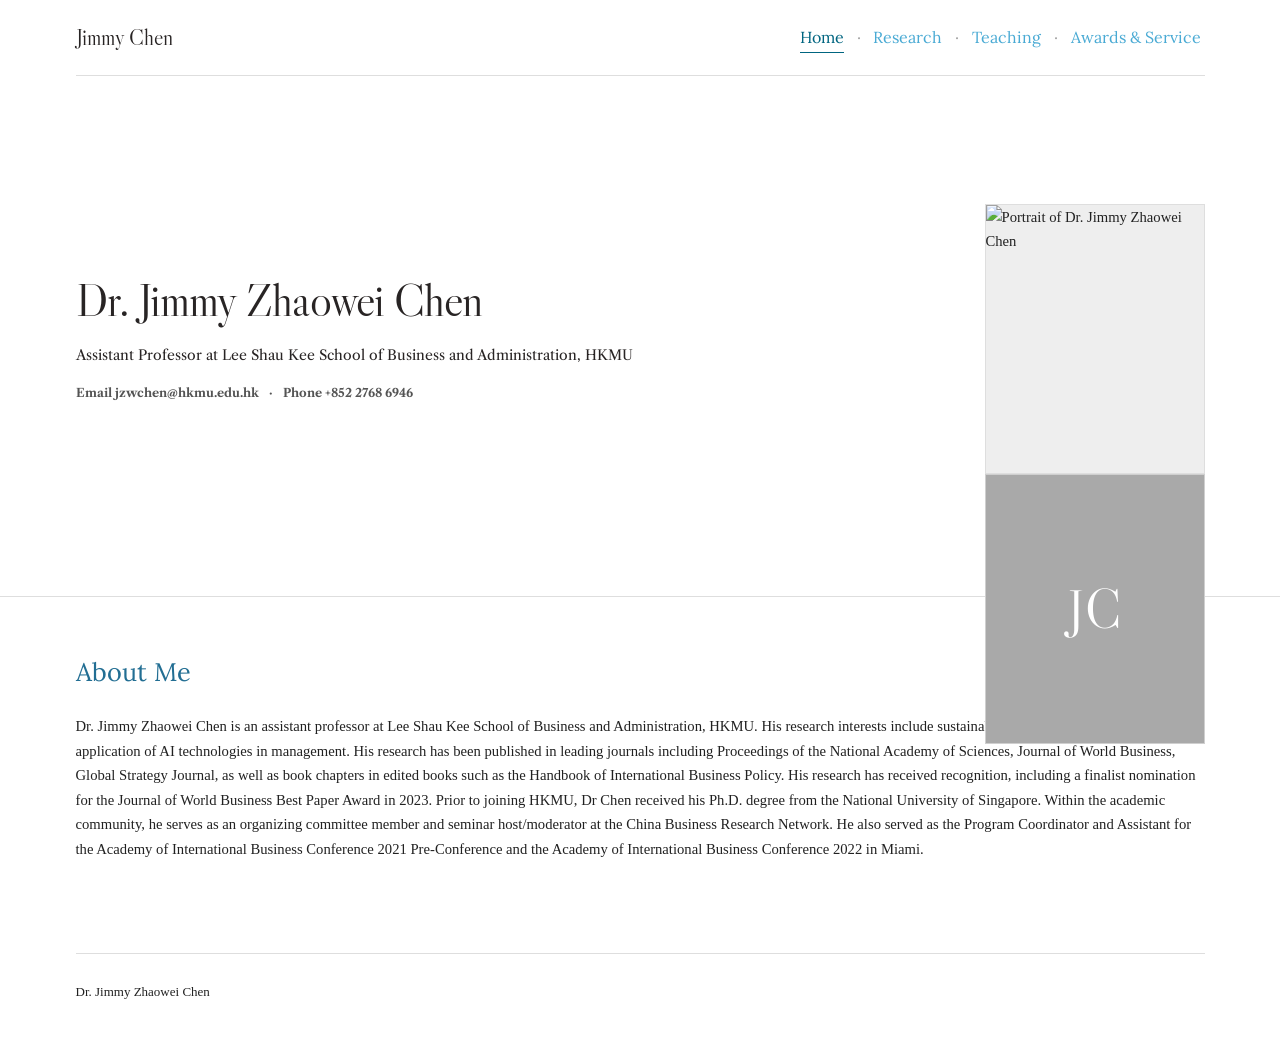
==== commit 2953b5ac: "redesign to match reference academic sites + wire profile photo" ====
--- a/index.html
+++ b/index.html
@@ -7,7 +7,7 @@
   <title>Dr. Jimmy Zhaowei Chen | Academic Profile</title>
   <link rel="preconnect" href="https://fonts.googleapis.com">
   <link rel="preconnect" href="https://fonts.gstatic.com" crossorigin>
-  <link href="https://fonts.googleapis.com/css2?family=Manrope:wght@400;500;600&family=Source+Serif+4:opsz,wght@8..60,500;8..60,600;8..60,700&display=swap" rel="stylesheet">
+  <link href="https://fonts.googleapis.com/css?family=Gentium+Basic:400,700|Libre+Caslon+Display|Libre+Caslon+Text:400,700|Lora:400,700&display=swap" rel="stylesheet">
   <link rel="stylesheet" href="style.css">
 </head>
 <body>
@@ -28,12 +28,7 @@
 
   <header class="profile-hero">
     <div class="hero-inner">
-      <div class="profile-avatar" aria-label="Initials JC">
-        <!-- TODO: replace this initials avatar with <img src="photo.jpeg"> once the photo is uploaded -->
-        <span>JC</span>
-      </div>
       <div class="profile-intro">
-        <p class="eyebrow">Academic Profile</p>
         <h1>Dr. Jimmy Zhaowei Chen</h1>
         <p class="profile-title">Assistant Professor at Lee Shau Kee School of Business and Administration, HKMU</p>
         <address class="contact-line">
@@ -41,6 +36,10 @@
           <span aria-hidden="true">·</span>
           <span>Phone +852 2768 6946</span>
         </address>
+      </div>
+      <div class="profile-media">
+        <img class="profile-photo" src="images/profile.jpg" alt="Portrait of Dr. Jimmy Zhaowei Chen" onerror="this.hidden=true; this.nextElementSibling.hidden=false;">
+        <div class="profile-placeholder" aria-label="Initials JC" hidden>JC</div>
       </div>
     </div>
   </header>
--- a/style.css
+++ b/style.css
@@ -1,15 +1,17 @@
 :root {
-  --paper: #fbfaf8;
-  --paper-deep: #f1eee9;
-  --ink: #1b1a18;
-  --muted: #68635d;
-  --line: #d9d4cc;
-  --accent: #294f68;
-  --accent-dark: #173b52;
-  --serif: "Source Serif 4", "Iowan Old Style", "Palatino Linotype", Georgia, serif;
-  --sans: "Manrope", -apple-system, BlinkMacSystemFont, "Segoe UI", sans-serif;
-  --measure: 48rem;
-  --wide: 70rem;
+  --background: #ffffff;
+  --ink: #282424;
+  --body-ink: #212121;
+  --heading-blue: #226e93;
+  --link-blue: #49aad4;
+  --link-hover: #006580;
+  --rule: #dedede;
+  --soft-row: #f7fafb;
+  --display: "Libre Caslon Display", "Times New Roman", serif;
+  --text-serif: "Gentium Basic", "Gentium Book Plus", Georgia, serif;
+  --heading-serif: "Lora", Georgia, serif;
+  --utility-serif: "Libre Caslon Text", Georgia, serif;
+  --page-width: 1129px;
 }
 
 * {
@@ -23,42 +25,43 @@
 body {
   margin: 0;
   overflow-x: hidden;
-  color: var(--ink);
-  background: var(--paper);
-  font-family: var(--sans);
-  font-size: 1rem;
-  line-height: 1.8;
+  color: var(--body-ink);
+  background: var(--background);
+  font-family: var(--text-serif);
+  font-size: 14.6667px;
+  font-weight: 400;
+  line-height: 24.4449px;
   text-rendering: optimizeLegibility;
 }
 
 a {
-  color: var(--accent);
-  text-decoration-color: transparent;
-  text-decoration-thickness: 1px;
-  text-underline-offset: 0.22em;
+  color: var(--link-blue);
+  text-decoration: none;
+  text-underline-offset: 0.18em;
   transition: color 180ms ease, text-decoration-color 180ms ease;
 }
 
 a:hover,
 a:focus-visible {
-  color: var(--accent-dark);
-  text-decoration-color: currentColor;
+  color: var(--link-hover);
+  text-decoration: underline;
 }
 
 a:focus-visible {
-  outline: 2px solid var(--accent);
+  outline: 1px solid var(--link-hover);
   outline-offset: 4px;
 }
 
 .skip-link {
   position: fixed;
-  z-index: 20;
+  z-index: 50;
   top: 0.75rem;
   left: 0.75rem;
-  padding: 0.45rem 0.8rem;
+  padding: 0.4rem 0.75rem;
   transform: translateY(-180%);
-  color: var(--paper);
+  color: #ffffff;
   background: var(--ink);
+  font-family: var(--utility-serif);
 }
 
 .skip-link:focus {
@@ -66,218 +69,264 @@
 }
 
 .site-nav {
-  width: min(calc(100% - 3rem), var(--wide));
-  min-height: 5rem;
+  width: min(calc(100% - 80px), var(--page-width));
+  min-height: 76px;
   margin: 0 auto;
   display: flex;
   align-items: center;
   justify-content: space-between;
   gap: 2rem;
-  border-bottom: 1px solid var(--line);
+  border-bottom: 1px solid var(--rule);
+  font-family: var(--heading-serif);
 }
 
 .site-mark {
   flex: 0 0 auto;
   color: var(--ink);
-  font-family: var(--serif);
-  font-size: 1.12rem;
-  font-weight: 600;
-  letter-spacing: 0.01em;
-}
-
-.site-mark:hover {
-  text-decoration-color: transparent;
+  font-family: var(--display);
+  font-size: 22px;
+  line-height: 1;
+}
+
+.site-mark:hover,
+.site-mark:focus-visible {
+  color: var(--ink);
+  text-decoration: none;
 }
 
 .nav-links {
   display: flex;
   align-items: center;
   justify-content: flex-end;
-  gap: 0.65rem;
-  color: #a49e96;
-  font-size: 0.82rem;
-  font-weight: 500;
-  line-height: 1.4;
+  gap: 0.55rem;
+  color: #9b9b9b;
+  font-size: 16px;
+  line-height: 19.36px;
 }
 
 .nav-links a {
-  color: var(--muted);
+  position: relative;
+  padding: 11.5px 4px;
+  color: var(--link-blue);
   white-space: nowrap;
 }
 
+.nav-links a::after {
+  content: "";
+  position: absolute;
+  right: 4px;
+  bottom: 6px;
+  left: 4px;
+  height: 1px;
+  transform: scaleX(0);
+  transform-origin: right;
+  background: currentColor;
+  transition: transform 180ms ease;
+}
+
+.nav-links a:hover,
+.nav-links a:focus-visible,
 .nav-links a.active {
+  color: var(--link-hover);
+  text-decoration: none;
+}
+
+.nav-links a:hover::after,
+.nav-links a:focus-visible::after,
+.nav-links a.active::after {
+  transform: scaleX(1);
+  transform-origin: left;
+}
+
+.profile-hero {
+  border-bottom: 1px solid var(--rule);
+}
+
+.hero-inner {
+  width: min(calc(100% - 80px), var(--page-width));
+  min-height: 520px;
+  margin: 0 auto;
+  padding: 78px 0 72px;
+  display: grid;
+  grid-template-columns: minmax(0, 1fr) 220px;
+  align-items: center;
+  gap: clamp(64px, 10vw, 150px);
+  animation: enter 480ms ease-out both;
+}
+
+.profile-intro {
+  max-width: 660px;
+}
+
+.profile-intro h1 {
+  margin: 0;
   color: var(--ink);
-  text-decoration-color: var(--accent);
-}
-
-.profile-hero {
-  padding: clamp(4.25rem, 8vw, 7.5rem) 1.5rem clamp(4.5rem, 9vw, 8rem);
-  background:
-    linear-gradient(135deg, rgba(41, 79, 104, 0.045), transparent 45%),
-    var(--paper);
-  border-bottom: 1px solid var(--line);
-}
-
-.hero-inner {
-  width: min(100%, 62rem);
-  margin: 0 auto;
-  display: grid;
-  grid-template-columns: 13rem minmax(0, 1fr);
-  align-items: center;
-  gap: clamp(3rem, 7vw, 6.5rem);
-  animation: hero-in 700ms cubic-bezier(0.2, 0.75, 0.25, 1) both;
-}
-
-.profile-avatar {
-  width: 13rem;
-  aspect-ratio: 1;
+  font-family: var(--display);
+  font-size: 46px;
+  font-weight: 400;
+  letter-spacing: -0.02em;
+  line-height: 48.76px;
+}
+
+.profile-title {
+  max-width: 600px;
+  margin: 21px 0 0;
+  color: var(--ink);
+  font-family: var(--utility-serif);
+  font-size: 14px;
+  line-height: 19.5px;
+}
+
+.contact-line {
+  margin-top: 18px;
+  display: flex;
+  flex-wrap: wrap;
+  gap: 0.3rem 0.65rem;
+  color: #545454;
+  font-family: var(--utility-serif);
+  font-size: 12px;
+  font-style: normal;
+  font-weight: 700;
+  line-height: 18px;
+}
+
+.contact-line a {
+  color: #545454;
+}
+
+.profile-media,
+.profile-photo,
+.profile-placeholder {
+  width: 220px;
+  height: 270px;
+}
+
+.profile-media {
+  position: relative;
+}
+
+.profile-photo {
+  display: block;
+  object-fit: cover;
+  object-position: center 18%;
+  border: 1px solid var(--rule);
+  border-radius: 0;
+  background: #eeeeee;
+}
+
+.profile-placeholder {
   display: grid;
   place-items: center;
-  border: 1px solid rgba(41, 79, 104, 0.35);
-  border-radius: 50%;
-  color: var(--paper);
-  background: var(--accent);
-  box-shadow: 0 1.25rem 3rem rgba(27, 26, 24, 0.1);
-  font-family: var(--serif);
-  font-size: 4.5rem;
-  font-weight: 600;
-  letter-spacing: -0.05em;
-}
-
-.eyebrow {
-  margin: 0 0 0.75rem;
-  color: var(--accent);
-  font-size: 0.73rem;
-  font-weight: 600;
-  letter-spacing: 0.18em;
-  text-transform: uppercase;
-}
-
-h1,
-h2 {
-  font-family: var(--serif);
-  text-wrap: balance;
-}
-
-.profile-intro h1 {
-  max-width: 13ch;
-  margin: 0;
-  font-size: clamp(3rem, 6.5vw, 5.5rem);
-  font-weight: 600;
-  letter-spacing: -0.045em;
-  line-height: 0.98;
-}
-
-.profile-title {
-  max-width: 47rem;
-  margin: 1.5rem 0 0;
-  color: var(--muted);
-  font-family: var(--serif);
-  font-size: clamp(1.2rem, 2.2vw, 1.55rem);
-  line-height: 1.45;
-}
-
-.contact-line {
-  margin-top: 1.25rem;
-  display: flex;
-  flex-wrap: wrap;
-  gap: 0.35rem 0.65rem;
+  border: 1px solid #cfcfcf;
+  color: #ffffff;
+  background: #a9a9a9;
+  font-family: var(--display);
+  font-size: 54px;
+}
+
+.profile-placeholder[hidden] {
+  display: none;
+}
+
+.compact-header {
+  width: min(calc(100% - 80px), var(--page-width));
+  margin: 0 auto;
+  padding: 72px 0 38px;
+  animation: enter 420ms ease-out both;
+}
+
+.compact-header .site-kicker {
+  margin: 0 0 9px;
   color: var(--ink);
-  font-style: normal;
-  font-size: 0.9rem;
-}
-
-.compact-header {
-  width: min(calc(100% - 3rem), var(--measure));
+  font-family: var(--utility-serif);
+  font-size: 13px;
+  line-height: 19.5px;
+}
+
+.compact-header h1 {
+  margin: 0;
+  color: var(--ink);
+  font-family: var(--display);
+  font-size: 46px;
+  font-weight: 400;
+  line-height: 48.76px;
+}
+
+.content-shell {
+  width: min(calc(100% - 80px), var(--page-width));
   margin: 0 auto;
-  padding: clamp(4rem, 9vw, 7rem) 0 clamp(2.75rem, 5vw, 4rem);
-  border-bottom: 1px solid var(--line);
-  animation: hero-in 600ms cubic-bezier(0.2, 0.75, 0.25, 1) both;
-}
-
-.compact-header .site-kicker {
-  margin: 0 0 0.35rem;
-  color: var(--accent);
-  font-size: 0.78rem;
-  font-weight: 600;
-  letter-spacing: 0.14em;
-  text-transform: uppercase;
-}
-
-.compact-header h1 {
-  margin: 0;
-  font-size: clamp(3rem, 7vw, 5.25rem);
-  font-weight: 600;
-  letter-spacing: -0.045em;
-  line-height: 1;
-}
-
-.content-shell {
-  width: min(calc(100% - 3rem), var(--measure));
-  margin: 0 auto;
-  padding: clamp(4rem, 8vw, 7rem) 0;
+  padding: 58px 0 92px;
 }
 
 .content-section + .content-section {
-  margin-top: clamp(4.5rem, 9vw, 7.5rem);
+  margin-top: 72px;
 }
 
 .content-section h2 {
-  margin: 0 0 1.5rem;
-  padding-bottom: 0.7rem;
-  border-bottom: 1px solid var(--line);
-  font-size: clamp(2rem, 4vw, 2.75rem);
-  font-weight: 600;
-  letter-spacing: -0.025em;
-  line-height: 1.15;
+  margin: 0 0 24px;
+  color: var(--heading-blue);
+  font-family: var(--heading-serif);
+  font-size: 25.3333px;
+  font-weight: 400;
+  line-height: 35.4667px;
 }
 
 .content-section p {
-  margin: 0;
-  color: #3c3935;
-  font-size: 1.04rem;
+  max-width: 100%;
+  margin: 0;
+  color: var(--body-ink);
+  font-family: var(--text-serif);
+  font-size: 14.6667px;
+  line-height: 24.4449px;
 }
 
 .academic-list {
+  margin: 0;
+  padding-left: 1.25rem;
+}
+
+.academic-list li {
+  padding-left: 0.2rem;
+  color: var(--body-ink);
+}
+
+.academic-list li + li {
+  margin-top: 8px;
+}
+
+.publication-list {
   margin: 0;
   padding: 0;
   list-style: none;
 }
 
-.academic-list li {
-  position: relative;
-  padding: 1.05rem 0 1.05rem 1.5rem;
-  border-bottom: 1px solid var(--line);
-  color: #34312e;
-}
-
-.academic-list li::before {
-  content: "";
-  position: absolute;
-  top: 1.85rem;
-  left: 0;
-  width: 0.38rem;
-  height: 0.38rem;
-  border-radius: 50%;
-  background: var(--accent);
-}
-
-.academic-list li:first-child {
+.publication-list li {
+  margin: 0;
+  padding: 20px 0;
+  color: var(--heading-blue);
+  border-top: 1px solid var(--rule);
+  font-family: var(--heading-serif);
+  font-size: 25.3333px;
+  font-weight: 400;
+  line-height: 35.4667px;
+  transition: background-color 180ms ease, padding 180ms ease;
+}
+
+.publication-list li:first-child {
+  border-top: 0;
   padding-top: 0;
 }
 
-.academic-list li:first-child::before {
-  top: 0.8rem;
-}
-
-.publication-list li {
-  padding-top: 1.4rem;
-  padding-bottom: 1.4rem;
-  line-height: 1.7;
-}
-
-.publication-list li:first-child {
-  padding-top: 0;
+.publication-list li:hover {
+  padding-right: 12px;
+  padding-left: 12px;
+  background: var(--soft-row);
+}
+
+.author-self,
+.journal-name {
+  color: var(--heading-blue);
+  font-weight: 700;
 }
 
 .teaching-list {
@@ -289,65 +338,78 @@
 
 .teaching-entry {
   position: relative;
-  padding: 2rem 0 2rem 3.25rem;
-  border-bottom: 1px solid var(--line);
+  margin: 0;
+  padding: 24px 0 24px 52px;
+  border-top: 1px solid var(--rule);
   counter-increment: teaching;
+  transition: background-color 180ms ease, padding-right 180ms ease;
 }
 
 .teaching-entry:first-child {
+  border-top: 0;
   padding-top: 0;
+}
+
+.teaching-entry:hover {
+  padding-right: 12px;
+  background: var(--soft-row);
 }
 
 .teaching-entry::before {
   content: counter(teaching, decimal-leading-zero);
   position: absolute;
-  top: 2.2rem;
+  top: 26px;
   left: 0;
-  color: var(--accent);
-  font-family: var(--serif);
-  font-size: 0.92rem;
-  font-weight: 600;
+  color: var(--heading-blue);
+  font-family: var(--heading-serif);
+  font-size: 14px;
 }
 
 .teaching-entry:first-child::before {
-  top: 0.2rem;
+  top: 2px;
 }
 
 .teaching-entry h2 {
   margin: 0;
-  font-size: clamp(1.28rem, 2.5vw, 1.58rem);
-  font-weight: 600;
-  letter-spacing: -0.015em;
-  line-height: 1.35;
+  color: var(--heading-blue);
+  font-family: var(--heading-serif);
+  font-size: 20px;
+  font-weight: 400;
+  line-height: 28px;
 }
 
 .entry-meta {
-  margin: 0.45rem 0 0;
-  color: var(--accent);
-  font-size: 0.83rem;
-  font-weight: 600;
-  letter-spacing: 0.02em;
+  margin: 5px 0 0;
+  color: var(--body-ink);
+  font-family: var(--text-serif);
+  font-size: 14.6667px;
+  font-weight: 700;
+  line-height: 20.24px;
 }
 
 .entry-description,
 .entry-evaluation {
-  margin: 0.75rem 0 0;
-  color: #45413d;
+  margin: 8px 0 0;
+  color: var(--body-ink);
+  font-family: var(--text-serif);
+  font-size: 14.6667px;
+  line-height: 20.24px;
 }
 
 .entry-evaluation {
-  font-size: 0.9rem;
-  font-weight: 600;
+  color: #545454;
+  font-style: italic;
 }
 
 .site-footer {
-  width: min(calc(100% - 3rem), var(--wide));
+  width: min(calc(100% - 80px), var(--page-width));
   margin: 0 auto;
-  padding: 2rem 0 3rem;
-  border-top: 1px solid var(--line);
-  color: var(--muted);
-  font-size: 0.78rem;
-  letter-spacing: 0.04em;
+  padding: 28px 0 36px;
+  border-top: 1px solid var(--rule);
+  color: var(--body-ink);
+  font-family: var(--text-serif);
+  font-size: 13px;
+  line-height: 19.5px;
 }
 
 .site-footer p {
@@ -356,97 +418,134 @@
 
 .reveal {
   opacity: 0;
-  transform: translateY(1.25rem);
-  transition: opacity 600ms ease, transform 600ms ease;
+  transform: translateY(10px);
+  transition: opacity 420ms ease, transform 420ms ease;
 }
 
 .reveal.is-visible {
   opacity: 1;
-  transform: translateY(0);
-}
-
-@keyframes hero-in {
+  transform: none;
+}
+
+@keyframes enter {
   from {
     opacity: 0;
-    transform: translateY(1rem);
+    transform: translateY(8px);
   }
   to {
     opacity: 1;
-    transform: translateY(0);
+    transform: none;
   }
 }
 
 @media (max-width: 720px) {
   .site-nav {
-    width: min(calc(100% - 2rem), var(--wide));
+    width: calc(100% - 32px);
     min-height: auto;
-    padding: 1.1rem 0 1rem;
+    padding: 18px 0 14px;
     display: block;
   }
 
   .site-mark {
-    display: block;
-    margin-bottom: 0.7rem;
+    display: inline-block;
+    margin-bottom: 10px;
+    font-size: 20px;
   }
 
   .nav-links {
     justify-content: flex-start;
     flex-wrap: wrap;
-    gap: 0.35rem 0.5rem;
-    font-size: 0.76rem;
-  }
-
-  .profile-hero {
-    padding: 3.75rem 1rem 4.5rem;
+    gap: 0 0.35rem;
+    font-size: 14px;
+    line-height: 18px;
+  }
+
+  .nav-links a {
+    padding: 6px 2px;
+  }
+
+  .nav-links a::after {
+    right: 2px;
+    bottom: 2px;
+    left: 2px;
   }
 
   .hero-inner {
+    width: calc(100% - 32px);
+    min-height: auto;
+    padding: 52px 0 56px;
     grid-template-columns: 1fr;
-    justify-items: center;
-    gap: 2.5rem;
-    text-align: center;
-  }
-
-  .profile-avatar {
-    width: 9.5rem;
-    font-size: 3.3rem;
+    gap: 34px;
+  }
+
+  .profile-intro {
+    order: 2;
+  }
+
+  .profile-media {
+    order: 1;
+  }
+
+  .profile-media,
+  .profile-photo,
+  .profile-placeholder {
+    width: 180px;
+    height: 220px;
   }
 
   .profile-intro h1 {
-    max-width: 10ch;
-    font-size: clamp(2.8rem, 14vw, 4.4rem);
-  }
-
-  .profile-title {
-    margin-top: 1.2rem;
-    font-size: 1.12rem;
+    font-size: 38px;
+    line-height: 42px;
   }
 
   .contact-line {
-    justify-content: center;
-    font-size: 0.82rem;
+    display: block;
+  }
+
+  .contact-line span {
+    display: block;
+    margin-top: 4px;
+  }
+
+  .contact-line span[aria-hidden="true"] {
+    display: none;
   }
 
   .compact-header,
+  .content-shell,
+  .site-footer {
+    width: calc(100% - 32px);
+  }
+
+  .compact-header {
+    padding: 52px 0 30px;
+  }
+
+  .compact-header h1 {
+    font-size: 38px;
+    line-height: 42px;
+  }
+
   .content-shell {
-    width: min(calc(100% - 2rem), var(--measure));
-  }
-
-  .compact-header {
-    padding-top: 3.75rem;
-  }
-
-  .content-shell {
-    padding-top: 3.75rem;
-    padding-bottom: 4.5rem;
+    padding: 42px 0 64px;
+  }
+
+  .content-section + .content-section {
+    margin-top: 54px;
+  }
+
+  .content-section h2 {
+    font-size: 23px;
+    line-height: 31px;
+  }
+
+  .publication-list li {
+    font-size: 19px;
+    line-height: 28px;
   }
 
   .teaching-entry {
-    padding-left: 2.65rem;
-  }
-
-  .site-footer {
-    width: min(calc(100% - 2rem), var(--wide));
+    padding-left: 42px;
   }
 }
 
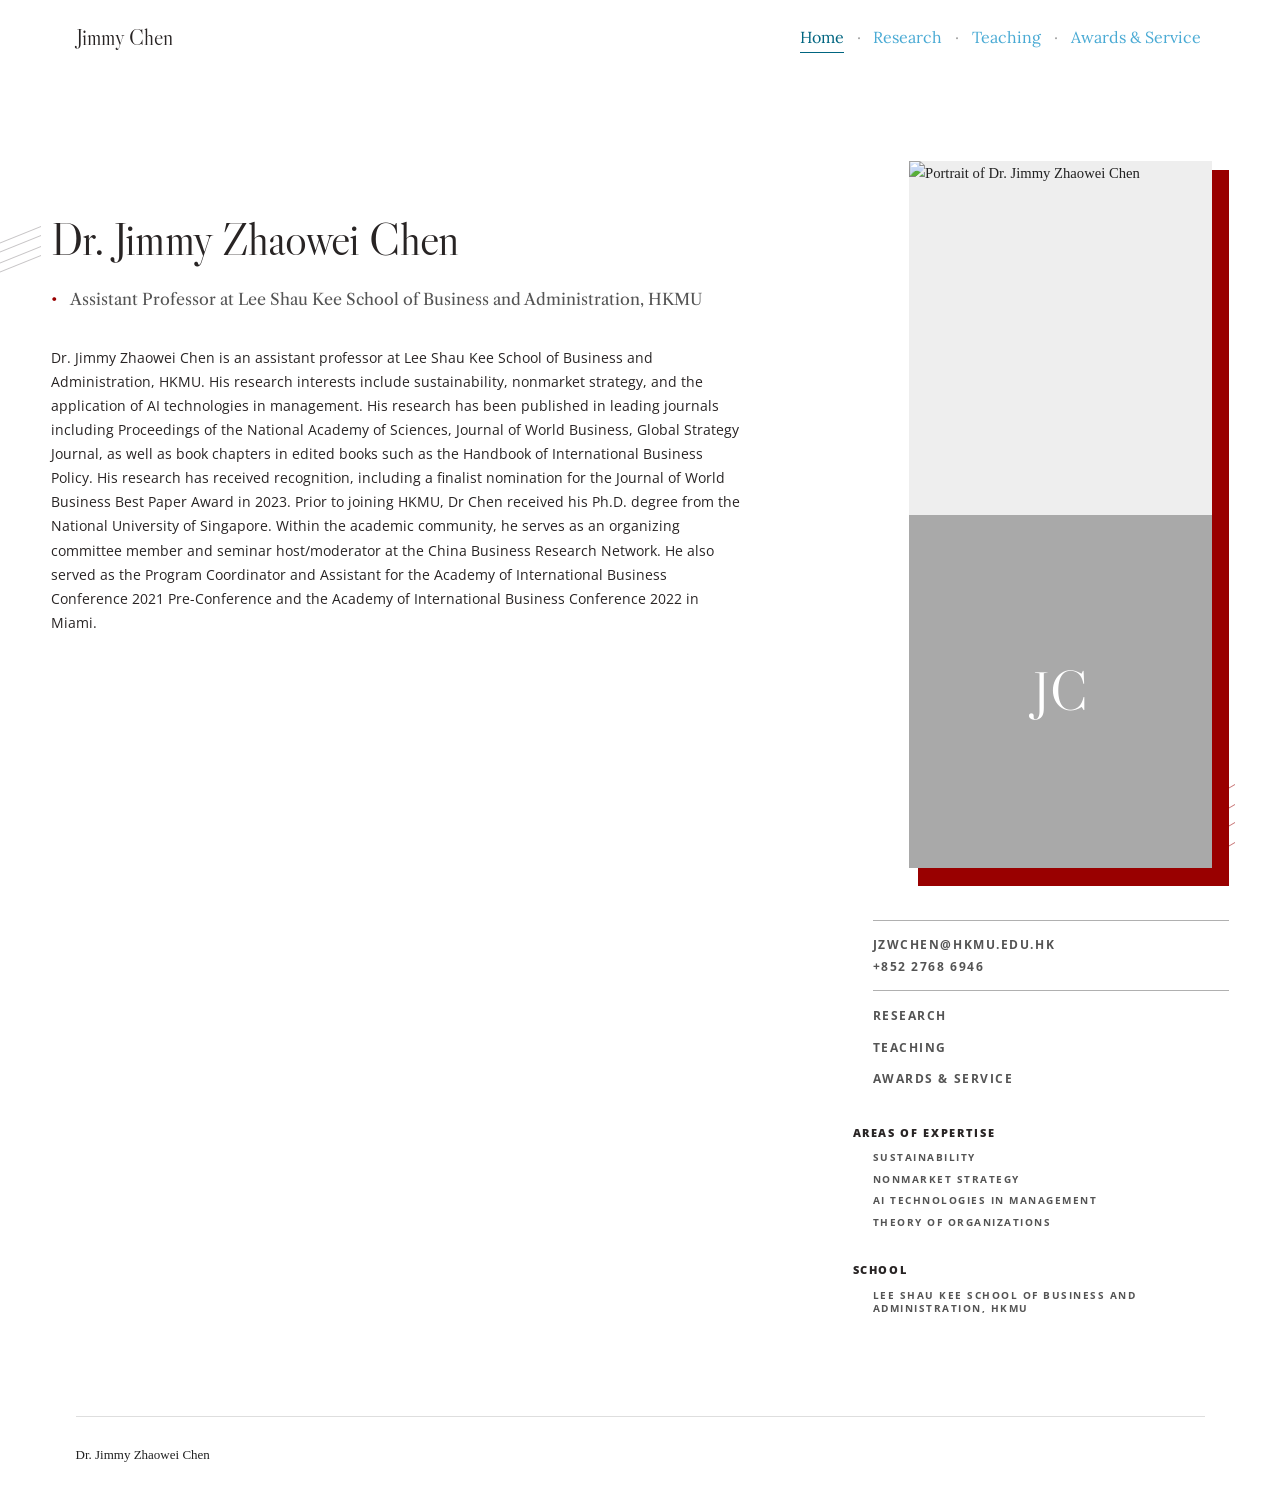
==== commit be0b17f5: "match about page to Jia Nan profile layout" ====
--- a/index.html
+++ b/index.html
@@ -7,10 +7,10 @@
   <title>Dr. Jimmy Zhaowei Chen | Academic Profile</title>
   <link rel="preconnect" href="https://fonts.googleapis.com">
   <link rel="preconnect" href="https://fonts.gstatic.com" crossorigin>
-  <link href="https://fonts.googleapis.com/css?family=Gentium+Basic:400,700|Libre+Caslon+Display|Libre+Caslon+Text:400,700|Lora:400,700&display=swap" rel="stylesheet">
+  <link href="https://fonts.googleapis.com/css?family=Gentium+Basic:400,700|Libre+Caslon+Display|Libre+Caslon+Text:400,700|Lora:400,700|Open+Sans:400,600,700,800&display=swap" rel="stylesheet">
   <link rel="stylesheet" href="style.css">
 </head>
-<body>
+<body class="about-page">
   <a class="skip-link" href="#main-content">Skip to content</a>
 
   <nav class="site-nav" aria-label="Primary navigation">
@@ -26,29 +26,46 @@
     </div>
   </nav>
 
-  <header class="profile-hero">
-    <div class="hero-inner">
-      <div class="profile-intro">
-        <h1>Dr. Jimmy Zhaowei Chen</h1>
-        <p class="profile-title">Assistant Professor at Lee Shau Kee School of Business and Administration, HKMU</p>
-        <address class="contact-line">
-          <a href="mailto:jzwchen@hkmu.edu.hk">Email jzwchen@hkmu.edu.hk</a>
-          <span aria-hidden="true">·</span>
-          <span>Phone +852 2768 6946</span>
-        </address>
+  <main id="main-content" class="person-profile reveal">
+    <section class="person-biography" aria-labelledby="about-heading">
+      <h1 id="about-heading">Dr. Jimmy Zhaowei Chen</h1>
+      <ul class="person-appointments">
+        <li>Assistant Professor at Lee Shau Kee School of Business and Administration, HKMU</li>
+      </ul>
+      <div class="person-description">
+        <p>Dr. Jimmy Zhaowei Chen is an assistant professor at Lee Shau Kee School of Business and Administration, HKMU. His research interests include sustainability, nonmarket strategy, and the application of AI technologies in management. His research has been published in leading journals including Proceedings of the National Academy of Sciences, Journal of World Business, Global Strategy Journal, as well as book chapters in edited books such as the Handbook of International Business Policy. His research has received recognition, including a finalist nomination for the Journal of World Business Best Paper Award in 2023. Prior to joining HKMU, Dr Chen received his Ph.D. degree from the National University of Singapore. Within the academic community, he serves as an organizing committee member and seminar host/moderator at the China Business Research Network. He also served as the Program Coordinator and Assistant for the Academy of International Business Conference 2021 Pre-Conference and the Academy of International Business Conference 2022 in Miami.</p>
       </div>
-      <div class="profile-media">
+    </section>
+
+    <aside class="person-aside" aria-label="Contact information">
+      <div class="portrait-frame">
+        <span class="portrait-flourish" aria-hidden="true"></span>
         <img class="profile-photo" src="images/profile.jpg" alt="Portrait of Dr. Jimmy Zhaowei Chen" onerror="this.hidden=true; this.nextElementSibling.hidden=false;">
         <div class="profile-placeholder" aria-label="Initials JC" hidden>JC</div>
       </div>
-    </div>
-  </header>
-
-  <main id="main-content" class="content-shell">
-    <section class="content-section reveal" aria-labelledby="about-heading">
-      <h2 id="about-heading">About Me</h2>
-      <p>Dr. Jimmy Zhaowei Chen is an assistant professor at Lee Shau Kee School of Business and Administration, HKMU. His research interests include sustainability, nonmarket strategy, and the application of AI technologies in management. His research has been published in leading journals including Proceedings of the National Academy of Sciences, Journal of World Business, Global Strategy Journal, as well as book chapters in edited books such as the Handbook of International Business Policy. His research has received recognition, including a finalist nomination for the Journal of World Business Best Paper Award in 2023. Prior to joining HKMU, Dr Chen received his Ph.D. degree from the National University of Singapore. Within the academic community, he serves as an organizing committee member and seminar host/moderator at the China Business Research Network. He also served as the Program Coordinator and Assistant for the Academy of International Business Conference 2021 Pre-Conference and the Academy of International Business Conference 2022 in Miami.</p>
-    </section>
+      <div class="person-links">
+        <address>
+          <a href="mailto:jzwchen@hkmu.edu.hk">jzwchen@hkmu.edu.hk</a>
+          <span>+852 2768 6946</span>
+        </address>
+        <nav aria-label="Profile pages">
+          <a href="research.html">Research</a>
+          <a href="teaching.html">Teaching</a>
+          <a href="awards-service.html">Awards &amp; Service</a>
+        </nav>
+      </div>
+      <section class="person-details" aria-labelledby="expertise-heading">
+        <h2 id="expertise-heading">Areas of Expertise</h2>
+        <p>Sustainability</p>
+        <p>Nonmarket Strategy</p>
+        <p>AI Technologies in Management</p>
+        <p>Theory of Organizations</p>
+      </section>
+      <section class="person-details" aria-labelledby="school-heading">
+        <h2 id="school-heading">School</h2>
+        <p>Lee Shau Kee School of Business and Administration, HKMU</p>
+      </section>
+    </aside>
   </main>
 
   <footer class="site-footer">
--- a/style.css
+++ b/style.css
@@ -11,6 +11,7 @@
   --text-serif: "Gentium Basic", "Gentium Book Plus", Georgia, serif;
   --heading-serif: "Lora", Georgia, serif;
   --utility-serif: "Libre Caslon Text", Georgia, serif;
+  --source-sans: "Open Sans", Arial, sans-serif;
   --page-width: 1129px;
 }
 
@@ -138,6 +139,236 @@
   transform-origin: left;
 }
 
+/* About page: profile composition modelled on the Jia Nan faculty profile. */
+.about-page .site-nav {
+  border-bottom: 0;
+}
+
+.person-profile {
+  width: min(calc(100% - 80px), 1178px);
+  margin: 0 auto;
+  padding: 85px 0 100px;
+  display: grid;
+  grid-template-columns: minmax(0, 1.3fr) minmax(280px, 0.7fr);
+  align-items: start;
+  column-gap: clamp(56px, 8vw, 112px);
+}
+
+.person-biography {
+  padding-top: 54px;
+}
+
+.person-biography h1 {
+  position: relative;
+  margin: 0;
+  color: var(--ink);
+  font-family: var(--display);
+  font-size: 46px;
+  font-weight: 400;
+  letter-spacing: -0.02em;
+  line-height: 1.06;
+}
+
+.person-biography h1::before,
+.person-biography h1::after,
+.person-biography h1 span::before {
+  position: absolute;
+  left: -100px;
+  width: 90px;
+  height: 1px;
+  content: "";
+  opacity: 0.5;
+  border-top: 1px solid #8f8a8d;
+  border-bottom: 1px solid #8f8a8d;
+  transform: skewY(-22deg);
+  transform-origin: 100% 0;
+}
+
+.person-biography h1::before {
+  top: 11px;
+  padding: 8px 0 10px;
+}
+
+.person-biography h1::after {
+  top: 20px;
+  padding: 8px 0 10px;
+}
+
+.person-appointments {
+  margin: 24px 0 35px;
+  padding: 0;
+  list-style: none;
+  color: #545454;
+  font-family: var(--utility-serif);
+  font-size: 16px;
+  line-height: 1.45;
+}
+
+.person-appointments li {
+  position: relative;
+  padding-left: 19px;
+}
+
+.person-appointments li::before {
+  position: absolute;
+  left: 0;
+  color: #990000;
+  content: "•";
+}
+
+.person-description {
+  max-width: 690px;
+  color: #282424;
+  font-family: var(--source-sans);
+  font-size: 14px;
+  line-height: 1.72;
+}
+
+.person-description p {
+  margin: 0;
+}
+
+.person-aside {
+  min-width: 0;
+}
+
+.portrait-frame {
+  position: relative;
+  width: min(100%, 320px);
+  margin-left: auto;
+  padding-right: 17px;
+  padding-bottom: 18px;
+}
+
+.portrait-frame::after {
+  position: absolute;
+  z-index: -1;
+  right: 0;
+  bottom: 0;
+  width: calc(100% - 9px);
+  height: calc(100% - 9px);
+  content: "";
+  background: #990000;
+}
+
+.portrait-flourish::before,
+.portrait-flourish::after {
+  position: absolute;
+  right: -6px;
+  width: 38px;
+  height: 1px;
+  padding: 8px 0 10px;
+  content: "";
+  opacity: 0.55;
+  border-top: 1px solid #990000;
+  border-bottom: 1px solid #990000;
+  transform: skewY(-30deg);
+  transform-origin: 0 0;
+}
+
+.portrait-flourish::before {
+  bottom: 21px;
+}
+
+.portrait-flourish::after {
+  bottom: 59px;
+}
+
+.about-page .profile-photo,
+.about-page .profile-placeholder {
+  width: 100%;
+  height: auto;
+  aspect-ratio: 6 / 7;
+  border: 0;
+  border-radius: 0;
+}
+
+.about-page .profile-photo {
+  position: relative;
+  z-index: 1;
+  object-position: center 15%;
+}
+
+.about-page .profile-placeholder {
+  position: relative;
+  z-index: 1;
+  font-size: 56px;
+}
+
+.person-links {
+  margin-top: 34px;
+  padding-left: 20px;
+  color: #545454;
+  font-family: var(--source-sans);
+}
+
+.person-links address {
+  margin: 0;
+  padding: 13px 0;
+  border-top: 1px solid #b0b0b0;
+  border-bottom: 1px solid #b0b0b0;
+  font-size: 12px;
+  font-style: normal;
+  font-weight: 700;
+  letter-spacing: 0.13em;
+  line-height: 1.8;
+}
+
+.person-links address a,
+.person-links address span {
+  display: block;
+  color: #545454;
+  text-transform: uppercase;
+}
+
+.person-links nav {
+  display: grid;
+  gap: 7px;
+  margin-top: 13px;
+}
+
+.person-links nav a {
+  width: fit-content;
+  color: #545454;
+  font-size: 12px;
+  font-weight: 700;
+  letter-spacing: 0.13em;
+  text-transform: uppercase;
+}
+
+.person-links a:hover,
+.person-links a:focus-visible {
+  color: #990000;
+}
+
+.person-details {
+  margin: 35px 0 0;
+  padding-right: 20px;
+  color: #545454;
+  font-family: var(--source-sans);
+}
+
+.person-details h2 {
+  margin: 0 0 12px;
+  color: #282424;
+  font-family: var(--source-sans);
+  font-size: 11px;
+  font-weight: 800;
+  letter-spacing: 0.15em;
+  line-height: 1.15;
+  text-transform: uppercase;
+}
+
+.person-details p {
+  margin: 8px 0 0;
+  padding-left: 20px;
+  font-size: 10px;
+  font-weight: 700;
+  letter-spacing: 0.15em;
+  line-height: 1.35;
+  text-transform: uppercase;
+}
+
 .profile-hero {
   border-bottom: 1px solid var(--rule);
 }
@@ -323,6 +554,16 @@
   background: var(--soft-row);
 }
 
+.interactive-list li {
+  transition: background-color 180ms ease, padding 180ms ease;
+}
+
+.interactive-list li:hover {
+  padding-right: 12px;
+  padding-left: calc(1.25rem + 12px);
+  background: var(--soft-row);
+}
+
 .author-self,
 .journal-name {
   color: var(--heading-blue);
@@ -352,6 +593,7 @@
 
 .teaching-entry:hover {
   padding-right: 12px;
+  padding-left: 64px;
   background: var(--soft-row);
 }
 
@@ -470,6 +712,55 @@
     left: 2px;
   }
 
+  .person-profile {
+    width: calc(100% - 32px);
+    padding: 39px 0 68px;
+    display: flex;
+    flex-direction: column;
+    gap: 38px;
+  }
+
+  .person-biography {
+    width: 100%;
+    padding-top: 0;
+    order: 2;
+  }
+
+  .person-biography h1 {
+    font-size: 38px;
+  }
+
+  .person-biography h1::before,
+  .person-biography h1::after,
+  .person-biography h1 span::before {
+    display: none;
+  }
+
+  .person-appointments {
+    margin: 18px 0 28px;
+    font-size: 15px;
+  }
+
+  .person-description {
+    font-size: 14px;
+    line-height: 1.7;
+  }
+
+  .person-aside {
+    width: 100%;
+    order: 1;
+  }
+
+  .portrait-frame {
+    width: min(82%, 280px);
+    margin-left: 0;
+  }
+
+  .person-links,
+  .person-details {
+    max-width: 360px;
+  }
+
   .hero-inner {
     width: calc(100% - 32px);
     min-height: auto;
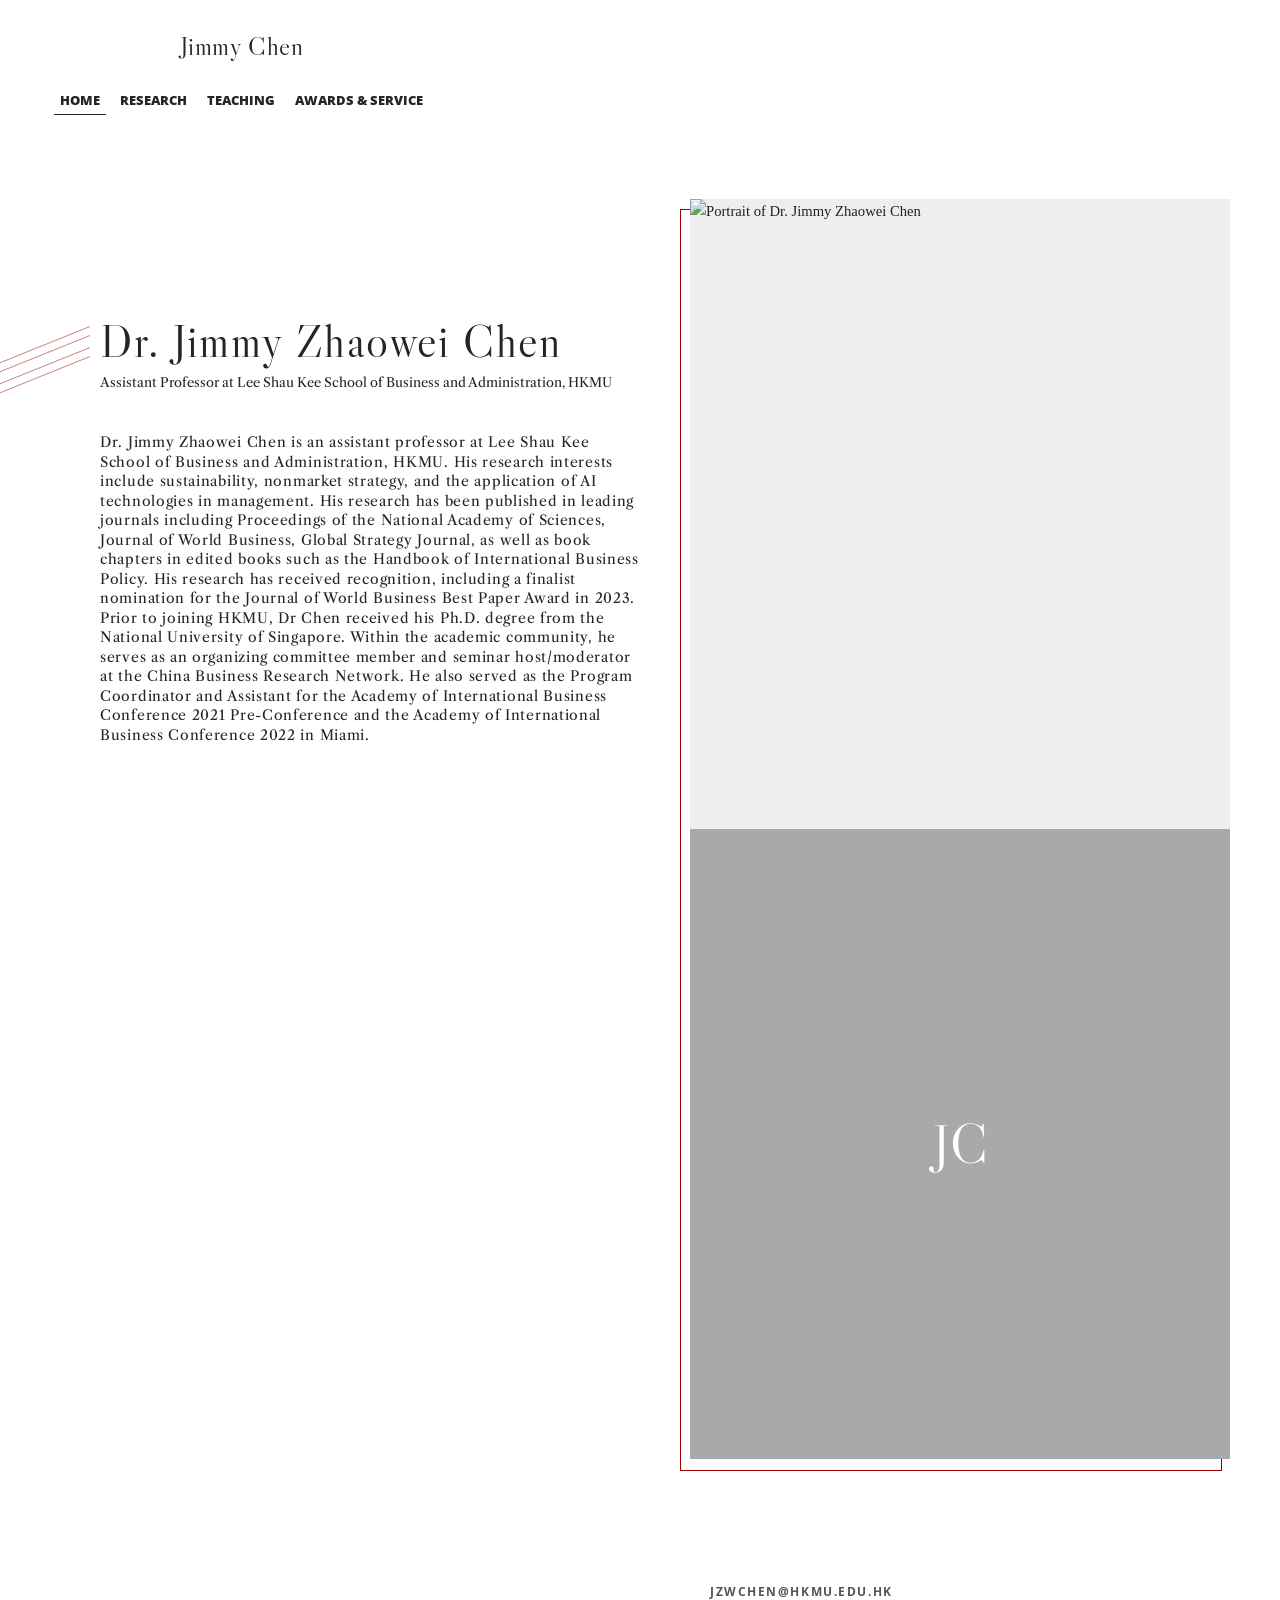
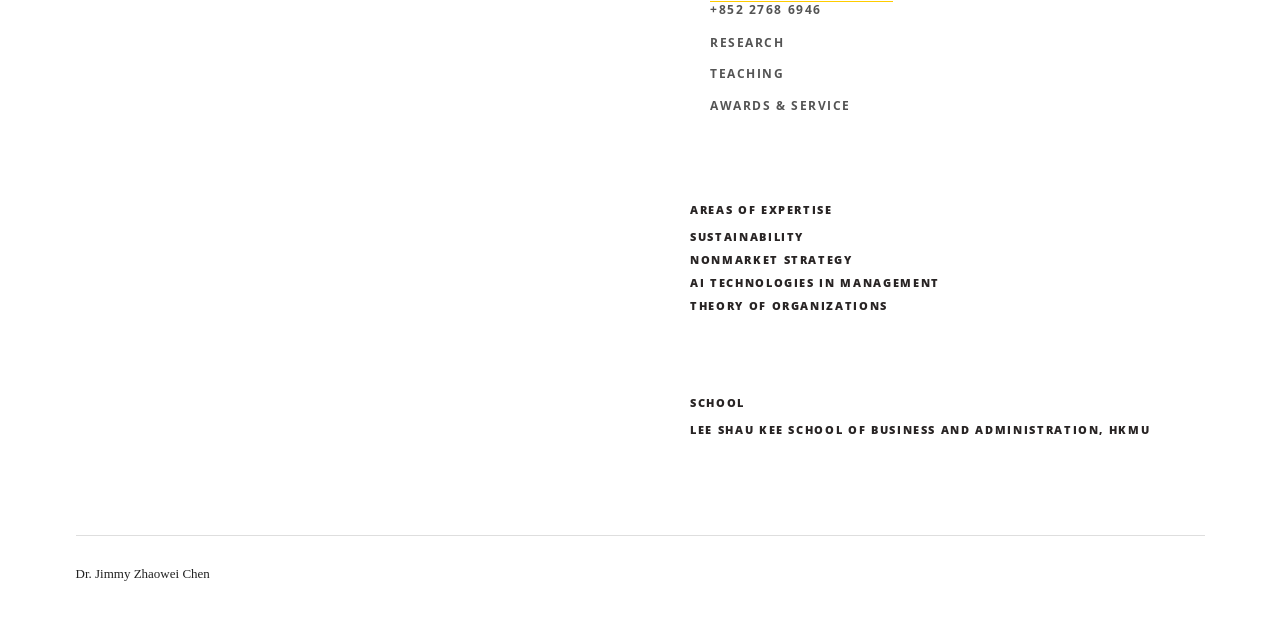
==== commit cac560ac: "redesign homepage to match Jia Nan profile" ====
--- a/index.html
+++ b/index.html
@@ -8,7 +8,7 @@
   <link rel="preconnect" href="https://fonts.googleapis.com">
   <link rel="preconnect" href="https://fonts.gstatic.com" crossorigin>
   <link href="https://fonts.googleapis.com/css?family=Gentium+Basic:400,700|Libre+Caslon+Display|Libre+Caslon+Text:400,700|Lora:400,700|Open+Sans:400,600,700,800&display=swap" rel="stylesheet">
-  <link rel="stylesheet" href="style.css">
+  <link rel="stylesheet" href="style.css?v=jia-nan-home-20260729">
 </head>
 <body class="about-page">
   <a class="skip-link" href="#main-content">Skip to content</a>
--- a/style.css
+++ b/style.css
@@ -141,137 +141,144 @@
 
 /* About page: profile composition modelled on the Jia Nan faculty profile. */
 .about-page .site-nav {
+  width: 100%;
+  min-height: 121px;
+  padding: 20px 50px 0;
+  display: grid;
+  grid-template-rows: 51px 40px;
+  justify-items: center;
+  align-items: center;
+  gap: 10px;
   border-bottom: 0;
 }
 
+.about-page .site-mark {
+  color: var(--ink);
+  font-family: var(--display);
+  font-size: 26px;
+  letter-spacing: 0.02em;
+}
+
+.about-page .nav-links {
+  justify-content: center;
+  gap: 0;
+  font-family: var(--source-sans);
+  font-size: 12.5px;
+  font-weight: 800;
+  line-height: 16.25px;
+  text-transform: uppercase;
+}
+
+.about-page .nav-links span {
+  display: none;
+}
+
+.about-page .nav-links a {
+  padding: 12px 10px;
+  color: var(--ink);
+}
+
 .person-profile {
-  width: min(calc(100% - 80px), 1178px);
-  margin: 0 auto;
-  padding: 85px 0 100px;
+  width: min(100%, 1280px);
+  margin: 50px auto 0;
+  padding: 0 50px 100px;
   display: grid;
-  grid-template-columns: minmax(0, 1.3fr) minmax(280px, 0.7fr);
+  grid-template-columns: minmax(0, 590px) minmax(0, 590px);
   align-items: start;
-  column-gap: clamp(56px, 8vw, 112px);
+  column-gap: 0;
 }
 
 .person-biography {
-  padding-top: 54px;
+  padding: 125px 0 0 50px;
 }
 
 .person-biography h1 {
   position: relative;
-  margin: 0;
+  margin: 21px -1.564px 0 0;
   color: var(--ink);
   font-family: var(--display);
   font-size: 46px;
   font-weight: 400;
-  letter-spacing: -0.02em;
-  line-height: 1.06;
+  letter-spacing: 0.034em;
+  line-height: 48.76px;
 }
 
 .person-biography h1::before,
-.person-biography h1::after,
-.person-biography h1 span::before {
+.person-biography h1::after {
   position: absolute;
   left: -100px;
   width: 90px;
-  height: 1px;
+  height: 20px;
   content: "";
   opacity: 0.5;
-  border-top: 1px solid #8f8a8d;
-  border-bottom: 1px solid #8f8a8d;
+  border-top: 1px solid #990000;
+  border-bottom: 1px solid #990000;
   transform: skewY(-22deg);
   transform-origin: 100% 0;
 }
 
 .person-biography h1::before {
-  top: 11px;
-  padding: 8px 0 10px;
+  top: 9px;
 }
 
 .person-biography h1::after {
-  top: 20px;
-  padding: 8px 0 10px;
+  top: 18px;
 }
 
 .person-appointments {
-  margin: 24px 0 35px;
+  width: 540px;
+  margin: 7px 0 0;
   padding: 0;
   list-style: none;
-  color: #545454;
+  color: var(--ink);
   font-family: var(--utility-serif);
-  font-size: 16px;
-  line-height: 1.45;
+  font-size: 13px;
+  line-height: 19.5px;
 }
 
 .person-appointments li {
-  position: relative;
-  padding-left: 19px;
-}
-
-.person-appointments li::before {
-  position: absolute;
-  left: 0;
-  color: #990000;
-  content: "•";
+  padding-left: 0;
 }
 
 .person-description {
-  max-width: 690px;
-  color: #282424;
-  font-family: var(--source-sans);
+  width: 540px;
+  max-width: 100%;
+  margin-top: 41px;
+  color: var(--ink);
+  font-family: var(--utility-serif);
   font-size: 14px;
-  line-height: 1.72;
+  letter-spacing: 0.05em;
+  line-height: 19.5px;
 }
 
 .person-description p {
-  margin: 0;
+  margin: 18px 0 0;
 }
 
 .person-aside {
   min-width: 0;
+  padding-left: 50px;
 }
 
 .portrait-frame {
   position: relative;
-  width: min(100%, 320px);
-  margin-left: auto;
-  padding-right: 17px;
-  padding-bottom: 18px;
+  z-index: 0;
+  width: 540px;
+  max-width: 100%;
+  margin: 28px 0 0;
+  padding: 0;
 }
 
 .portrait-frame::after {
   position: absolute;
   z-index: -1;
-  right: 0;
-  bottom: 0;
-  width: calc(100% - 9px);
-  height: calc(100% - 9px);
+  top: 0;
+  left: 0;
+  width: 100%;
+  height: 100%;
   content: "";
-  background: #990000;
-}
-
-.portrait-flourish::before,
-.portrait-flourish::after {
-  position: absolute;
-  right: -6px;
-  width: 38px;
-  height: 1px;
-  padding: 8px 0 10px;
-  content: "";
-  opacity: 0.55;
-  border-top: 1px solid #990000;
-  border-bottom: 1px solid #990000;
-  transform: skewY(-30deg);
-  transform-origin: 0 0;
-}
-
-.portrait-flourish::before {
-  bottom: 21px;
-}
-
-.portrait-flourish::after {
-  bottom: 59px;
+  border: 1px solid #990000;
+  transform: translate(-10px, 10px);
 }
 
 .about-page .profile-photo,
@@ -286,7 +293,7 @@
 .about-page .profile-photo {
   position: relative;
   z-index: 1;
-  object-position: center 15%;
+  object-position: center center;
 }
 
 .about-page .profile-placeholder {
@@ -296,7 +303,7 @@
 }
 
 .person-links {
-  margin-top: 34px;
+  margin-top: 124px;
   padding-left: 20px;
   color: #545454;
   font-family: var(--source-sans);
@@ -304,14 +311,12 @@
 
 .person-links address {
   margin: 0;
-  padding: 13px 0;
-  border-top: 1px solid #b0b0b0;
-  border-bottom: 1px solid #b0b0b0;
+  padding: 0;
   font-size: 12px;
   font-style: normal;
   font-weight: 700;
   letter-spacing: 0.13em;
-  line-height: 1.8;
+  line-height: 16.8px;
 }
 
 .person-links address a,
@@ -321,10 +326,16 @@
   text-transform: uppercase;
 }
 
+.person-links address a {
+  width: fit-content;
+  padding: 0.6px 0;
+  border-bottom: 1px solid #ffcc00;
+}
+
 .person-links nav {
   display: grid;
   gap: 7px;
-  margin-top: 13px;
+  margin-top: 12px;
 }
 
 .person-links nav a {
@@ -342,30 +353,33 @@
 }
 
 .person-details {
-  margin: 35px 0 0;
-  padding-right: 20px;
+  width: min(100%, 490px);
+  margin: 86px 0 0;
+  padding-right: 0;
   color: #545454;
   font-family: var(--source-sans);
 }
 
 .person-details h2 {
-  margin: 0 0 12px;
+  margin: 0;
+  padding-bottom: 4px;
   color: #282424;
   font-family: var(--source-sans);
   font-size: 11px;
   font-weight: 800;
   letter-spacing: 0.15em;
-  line-height: 1.15;
+  line-height: 11px;
   text-transform: uppercase;
 }
 
 .person-details p {
-  margin: 8px 0 0;
-  padding-left: 20px;
-  font-size: 10px;
-  font-weight: 700;
+  margin: 12px 0 0;
+  padding-left: 0;
+  color: #282424;
+  font-size: 11px;
+  font-weight: 800;
   letter-spacing: 0.15em;
-  line-height: 1.35;
+  line-height: 11px;
   text-transform: uppercase;
 }
 
@@ -554,6 +568,35 @@
   background: var(--soft-row);
 }
 
+.numbered-list {
+  counter-reset: numbered;
+}
+
+.publication-list.numbered-list li {
+  position: relative;
+  padding-left: 52px;
+  counter-increment: numbered;
+}
+
+.publication-list.numbered-list li:hover {
+  padding-left: 64px;
+}
+
+.publication-list.numbered-list li::before {
+  content: counter(numbered, decimal-leading-zero);
+  position: absolute;
+  top: 26px;
+  left: 0;
+  color: var(--heading-blue);
+  font-family: var(--heading-serif);
+  font-size: 14px;
+  line-height: 1;
+}
+
+.publication-list.numbered-list li:first-child::before {
+  top: 2px;
+}
+
 .interactive-list li {
   transition: background-color 180ms ease, padding 180ms ease;
 }
@@ -712,8 +755,31 @@
     left: 2px;
   }
 
+  .about-page .site-nav {
+    width: calc(100% - 32px);
+    min-height: auto;
+    padding: 18px 0 14px;
+    display: block;
+  }
+
+  .about-page .site-mark {
+    font-size: 22px;
+  }
+
+  .about-page .nav-links {
+    justify-content: flex-start;
+    gap: 0 0.35rem;
+    font-size: 11px;
+    line-height: 15px;
+  }
+
+  .about-page .nav-links span {
+    display: inline;
+  }
+
   .person-profile {
     width: calc(100% - 32px);
+    margin: 0 auto;
     padding: 39px 0 68px;
     display: flex;
     flex-direction: column;
@@ -722,43 +788,57 @@
 
   .person-biography {
     width: 100%;
-    padding-top: 0;
+    padding: 0;
     order: 2;
   }
 
   .person-biography h1 {
+    margin: 0;
     font-size: 38px;
+    letter-spacing: 0.02em;
+    line-height: 42px;
   }
 
   .person-biography h1::before,
-  .person-biography h1::after,
-  .person-biography h1 span::before {
+  .person-biography h1::after {
     display: none;
   }
 
   .person-appointments {
+    width: auto;
     margin: 18px 0 28px;
     font-size: 15px;
   }
 
   .person-description {
+    width: auto;
+    margin-top: 0;
     font-size: 14px;
     line-height: 1.7;
   }
 
   .person-aside {
     width: 100%;
+    padding-left: 0;
     order: 1;
   }
 
   .portrait-frame {
     width: min(82%, 280px);
-    margin-left: 0;
+    margin: 0 0 0 10px;
   }
 
   .person-links,
   .person-details {
     max-width: 360px;
+  }
+
+  .person-links {
+    margin-top: 36px;
+  }
+
+  .person-details {
+    margin-top: 40px;
   }
 
   .hero-inner {
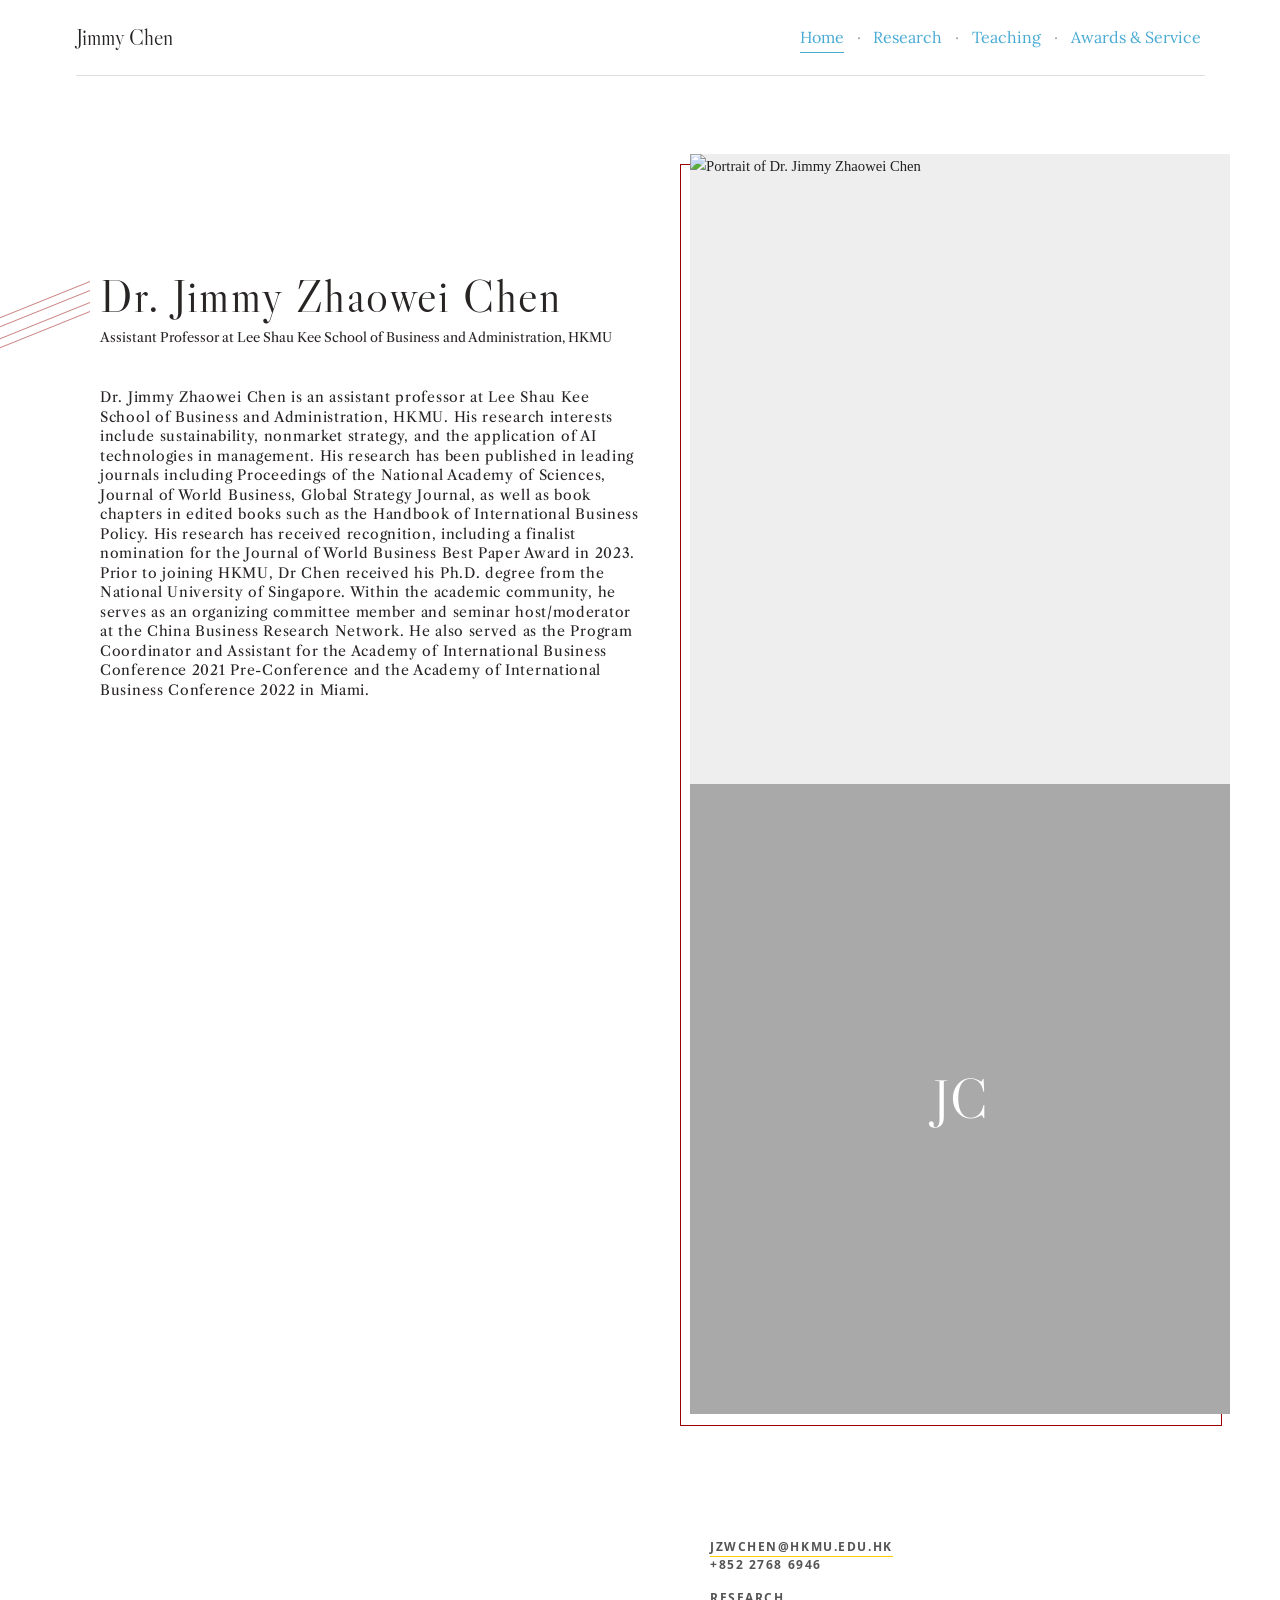
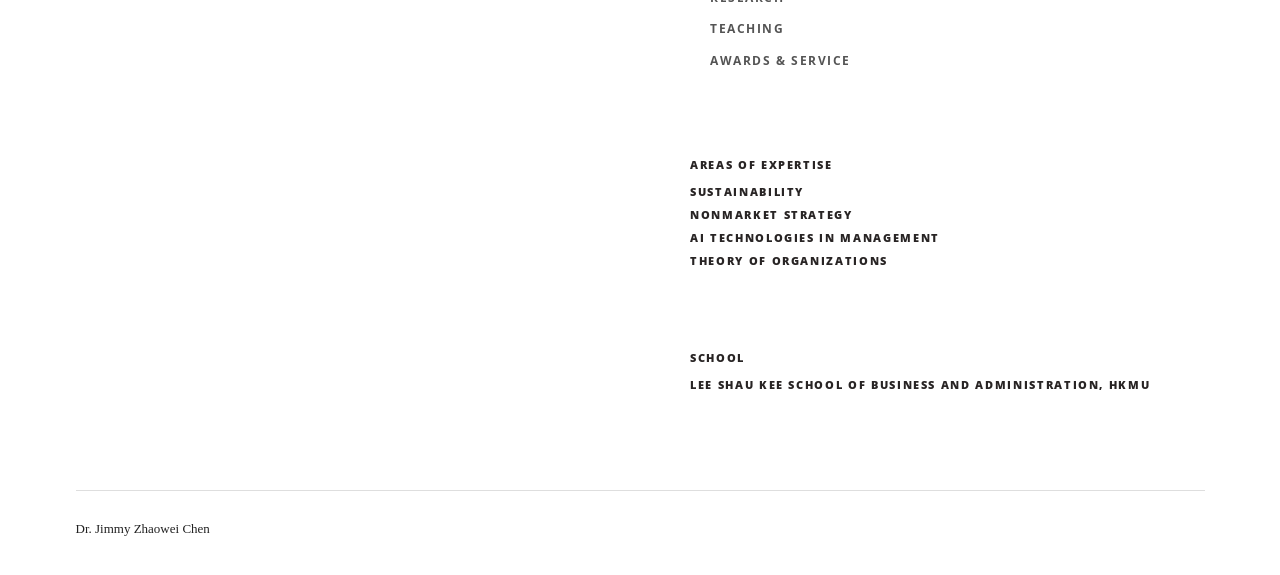
==== commit fbfc86b0: "fix about nav and number research publications" ====
--- a/index.html
+++ b/index.html
@@ -8,7 +8,7 @@
   <link rel="preconnect" href="https://fonts.googleapis.com">
   <link rel="preconnect" href="https://fonts.gstatic.com" crossorigin>
   <link href="https://fonts.googleapis.com/css?family=Gentium+Basic:400,700|Libre+Caslon+Display|Libre+Caslon+Text:400,700|Lora:400,700|Open+Sans:400,600,700,800&display=swap" rel="stylesheet">
-  <link rel="stylesheet" href="style.css?v=jia-nan-home-20260729">
+  <link rel="stylesheet" href="style.css?v=nav-research-fix-20260731">
 </head>
 <body class="about-page">
   <a class="skip-link" href="#main-content">Skip to content</a>
--- a/style.css
+++ b/style.css
@@ -141,41 +141,40 @@
 
 /* About page: profile composition modelled on the Jia Nan faculty profile. */
 .about-page .site-nav {
-  width: 100%;
-  min-height: 121px;
-  padding: 20px 50px 0;
-  display: grid;
-  grid-template-rows: 51px 40px;
-  justify-items: center;
-  align-items: center;
-  gap: 10px;
-  border-bottom: 0;
+  width: min(calc(100% - 80px), var(--page-width));
+  min-height: 76px;
+  padding: 0;
+  display: flex;
+  justify-items: initial;
+  justify-content: space-between;
+  gap: 2rem;
+  border-bottom: 1px solid var(--rule);
 }
 
 .about-page .site-mark {
   color: var(--ink);
   font-family: var(--display);
-  font-size: 26px;
-  letter-spacing: 0.02em;
+  font-size: 22px;
+  letter-spacing: 0;
 }
 
 .about-page .nav-links {
-  justify-content: center;
-  gap: 0;
-  font-family: var(--source-sans);
-  font-size: 12.5px;
-  font-weight: 800;
-  line-height: 16.25px;
-  text-transform: uppercase;
+  justify-content: flex-end;
+  gap: 0.55rem;
+  font-family: var(--heading-serif);
+  font-size: 16px;
+  font-weight: 400;
+  line-height: 19.36px;
+  text-transform: none;
 }
 
 .about-page .nav-links span {
-  display: none;
+  display: inline;
 }
 
 .about-page .nav-links a {
-  padding: 12px 10px;
-  color: var(--ink);
+  padding: 11.5px 4px;
+  color: var(--link-blue);
 }
 
 .person-profile {
@@ -568,6 +567,145 @@
   background: var(--soft-row);
 }
 
+.research-publications {
+  border-bottom: 1px solid var(--rule);
+}
+
+.research-publications .publication-card {
+  color: var(--body-ink);
+}
+
+.research-publications .publication-card:hover {
+  background: transparent;
+}
+
+.research-publications.numbered-list .publication-card {
+  padding: 0 0 0 58px;
+}
+
+.research-publications.numbered-list .publication-card:hover {
+  padding-left: 70px;
+}
+
+.research-publications.numbered-list .publication-card::before {
+  top: 28px;
+  color: var(--heading-blue);
+  font-size: 16px;
+}
+
+.research-publications.numbered-list .publication-card:first-child::before {
+  top: 28px;
+}
+
+.publication-toggle {
+  width: 100%;
+  margin: 0;
+  padding: 22px 0 20px;
+  display: grid;
+  grid-template-columns: minmax(0, 1fr) auto;
+  gap: 8px 24px;
+  border: 0;
+  color: inherit;
+  background: transparent;
+  font: inherit;
+  text-align: left;
+  cursor: pointer;
+  transition: background-color 180ms ease, padding 180ms ease;
+}
+
+.publication-toggle:hover,
+.publication-toggle:focus-visible,
+.publication-card.is-open .publication-toggle {
+  padding-right: 12px;
+  padding-left: 16px;
+  background: var(--soft-row);
+}
+
+.publication-toggle:focus-visible {
+  outline: 1px solid var(--link-hover);
+  outline-offset: 4px;
+}
+
+.publication-title {
+  grid-column: 1 / -1;
+  color: var(--heading-blue);
+  font-family: var(--heading-serif);
+  font-size: 30px;
+  font-weight: 400;
+  line-height: 40px;
+}
+
+.publication-citation {
+  color: var(--body-ink);
+  font-family: var(--text-serif);
+  font-size: 16px;
+  line-height: 24px;
+}
+
+.publication-cue {
+  align-self: start;
+  color: #545454;
+  font-family: var(--source-sans);
+  font-size: 11px;
+  font-weight: 800;
+  letter-spacing: 0.13em;
+  line-height: 16px;
+  text-transform: uppercase;
+}
+
+.publication-card.is-open .publication-cue {
+  color: var(--link-hover);
+}
+
+.publication-detail {
+  max-height: 0;
+  overflow: hidden;
+  opacity: 0;
+  transform: translateY(-4px);
+  transition: max-height 240ms ease, opacity 200ms ease, transform 200ms ease;
+}
+
+.publication-card.is-open .publication-detail {
+  max-height: 340px;
+  opacity: 1;
+  transform: translateY(0);
+}
+
+.publication-detail p {
+  margin: 0;
+  padding: 0 12px 14px;
+  color: var(--body-ink);
+  font-family: var(--text-serif);
+  font-size: 14.6667px;
+  line-height: 24px;
+}
+
+.publication-detail p span {
+  color: var(--ink);
+  font-weight: 700;
+}
+
+.official-link {
+  width: fit-content;
+  margin: 0 12px 24px;
+  padding-bottom: 2px;
+  display: inline-block;
+  border-bottom: 1px solid #ffcc00;
+  color: #545454;
+  font-family: var(--source-sans);
+  font-size: 12px;
+  font-weight: 700;
+  letter-spacing: 0.13em;
+  line-height: 16.8px;
+  text-transform: uppercase;
+}
+
+.official-link:hover,
+.official-link:focus-visible {
+  color: var(--link-hover);
+  text-decoration: none;
+}
+
 .numbered-list {
   counter-reset: numbered;
 }
@@ -915,6 +1053,40 @@
     line-height: 28px;
   }
 
+  .research-publications.numbered-list .publication-card {
+    padding-left: 42px;
+  }
+
+  .research-publications.numbered-list .publication-card:hover {
+    padding-left: 48px;
+  }
+
+  .research-publications.numbered-list .publication-card::before,
+  .research-publications.numbered-list .publication-card:first-child::before {
+    top: 26px;
+    font-size: 14px;
+  }
+
+  .publication-toggle {
+    grid-template-columns: 1fr;
+    gap: 8px;
+  }
+
+  .publication-title {
+    font-size: 21px;
+    line-height: 29px;
+  }
+
+  .publication-citation,
+  .publication-detail p {
+    font-size: 14px;
+    line-height: 23px;
+  }
+
+  .publication-card.is-open .publication-detail {
+    max-height: 520px;
+  }
+
   .teaching-entry {
     padding-left: 42px;
   }
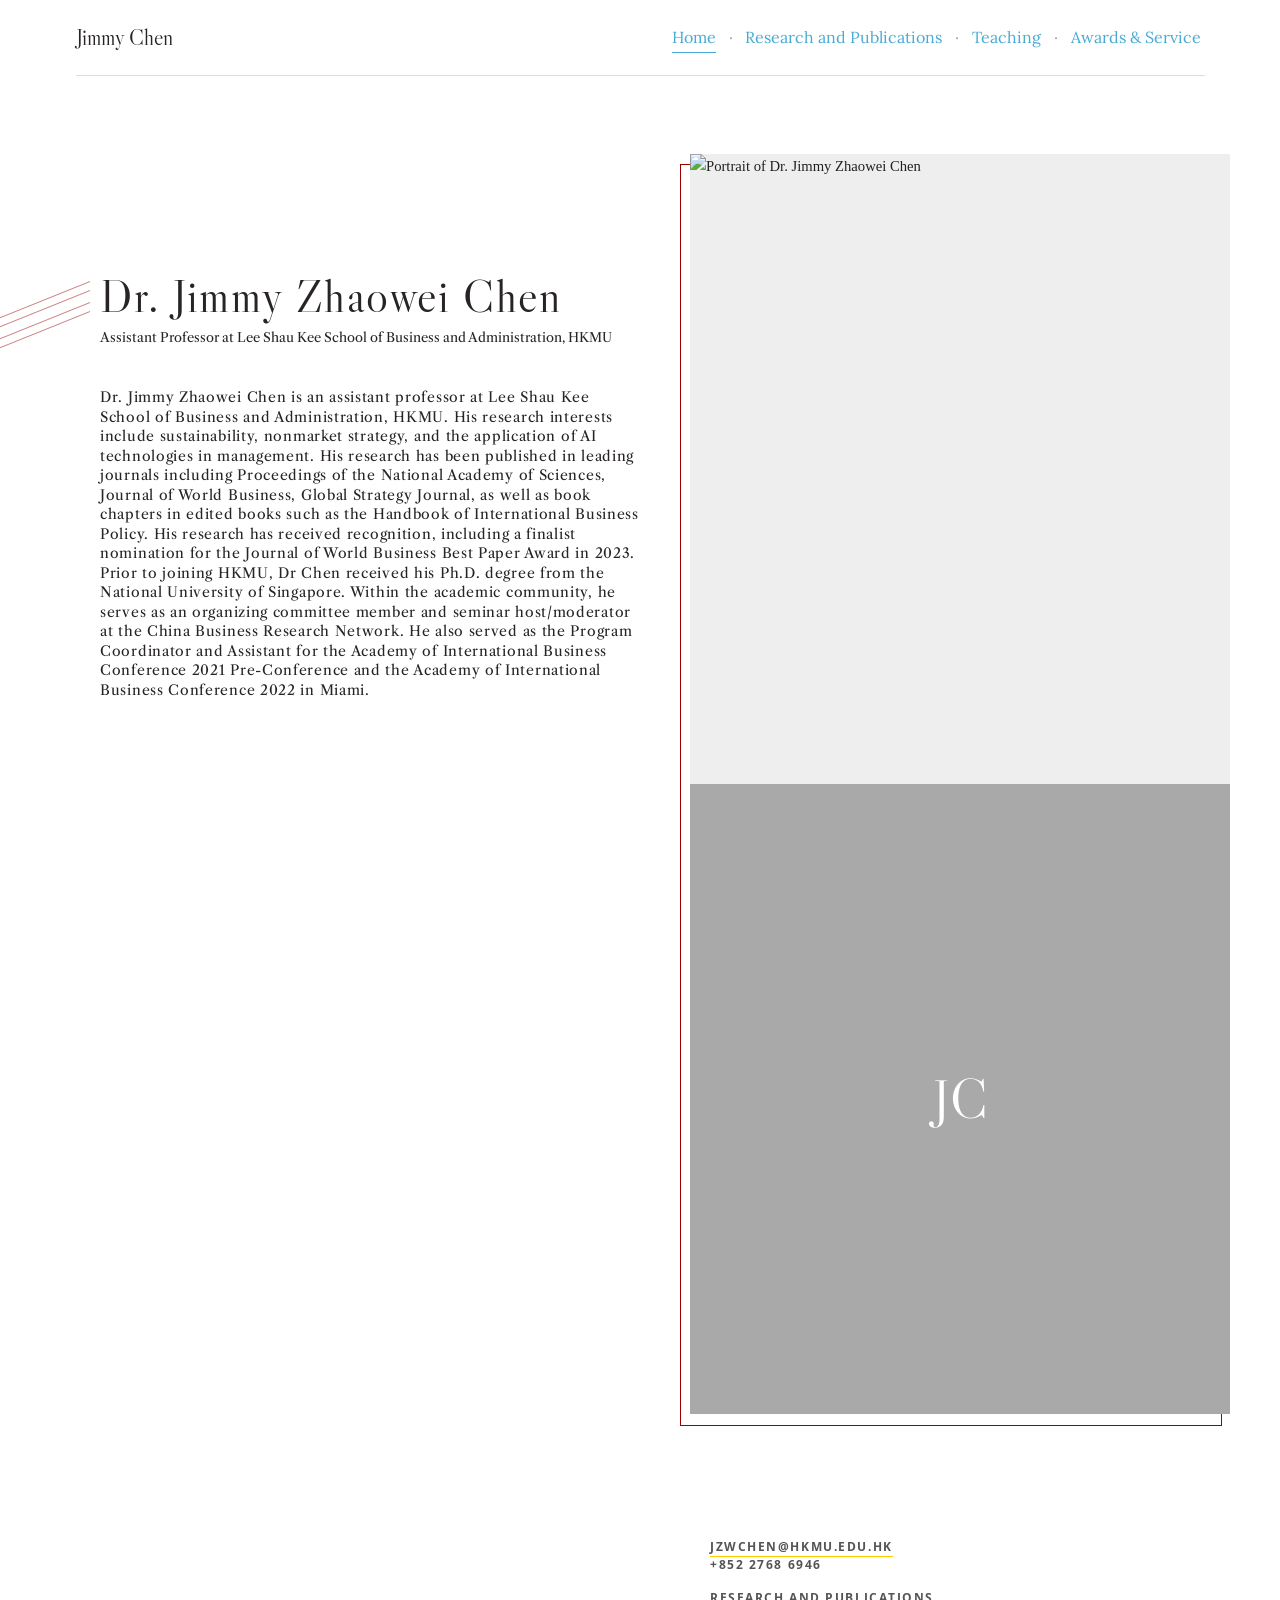
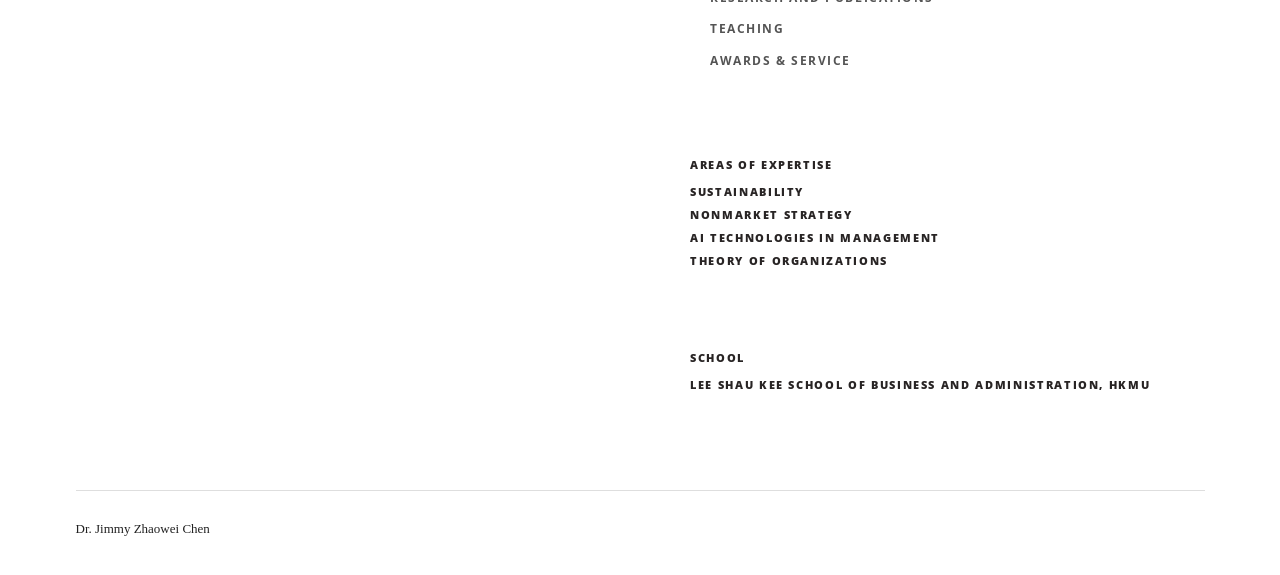
==== commit cdb7163d: "rename research page and enlarge publication citations" ====
--- a/index.html
+++ b/index.html
@@ -8,7 +8,7 @@
   <link rel="preconnect" href="https://fonts.googleapis.com">
   <link rel="preconnect" href="https://fonts.gstatic.com" crossorigin>
   <link href="https://fonts.googleapis.com/css?family=Gentium+Basic:400,700|Libre+Caslon+Display|Libre+Caslon+Text:400,700|Lora:400,700|Open+Sans:400,600,700,800&display=swap" rel="stylesheet">
-  <link rel="stylesheet" href="style.css?v=nav-research-fix-20260731">
+  <link rel="stylesheet" href="style.css?v=research-publications-title-20260731">
 </head>
 <body class="about-page">
   <a class="skip-link" href="#main-content">Skip to content</a>
@@ -18,7 +18,7 @@
     <div class="nav-links">
       <a class="active" href="index.html" aria-current="page">Home</a>
       <span aria-hidden="true">·</span>
-      <a href="research.html">Research</a>
+      <a href="research.html">Research and Publications</a>
       <span aria-hidden="true">·</span>
       <a href="teaching.html">Teaching</a>
       <span aria-hidden="true">·</span>
@@ -49,7 +49,7 @@
           <span>+852 2768 6946</span>
         </address>
         <nav aria-label="Profile pages">
-          <a href="research.html">Research</a>
+          <a href="research.html">Research and Publications</a>
           <a href="teaching.html">Teaching</a>
           <a href="awards-service.html">Awards &amp; Service</a>
         </nav>
--- a/style.css
+++ b/style.css
@@ -99,6 +99,7 @@
   display: flex;
   align-items: center;
   justify-content: flex-end;
+  flex-wrap: wrap;
   gap: 0.55rem;
   color: #9b9b9b;
   font-size: 16px;
@@ -638,8 +639,8 @@
 .publication-citation {
   color: var(--body-ink);
   font-family: var(--text-serif);
-  font-size: 16px;
-  line-height: 24px;
+  font-size: 18px;
+  line-height: 28px;
 }
 
 .publication-cue {
@@ -1079,8 +1080,8 @@
 
   .publication-citation,
   .publication-detail p {
-    font-size: 14px;
-    line-height: 23px;
+    font-size: 15px;
+    line-height: 24px;
   }
 
   .publication-card.is-open .publication-detail {
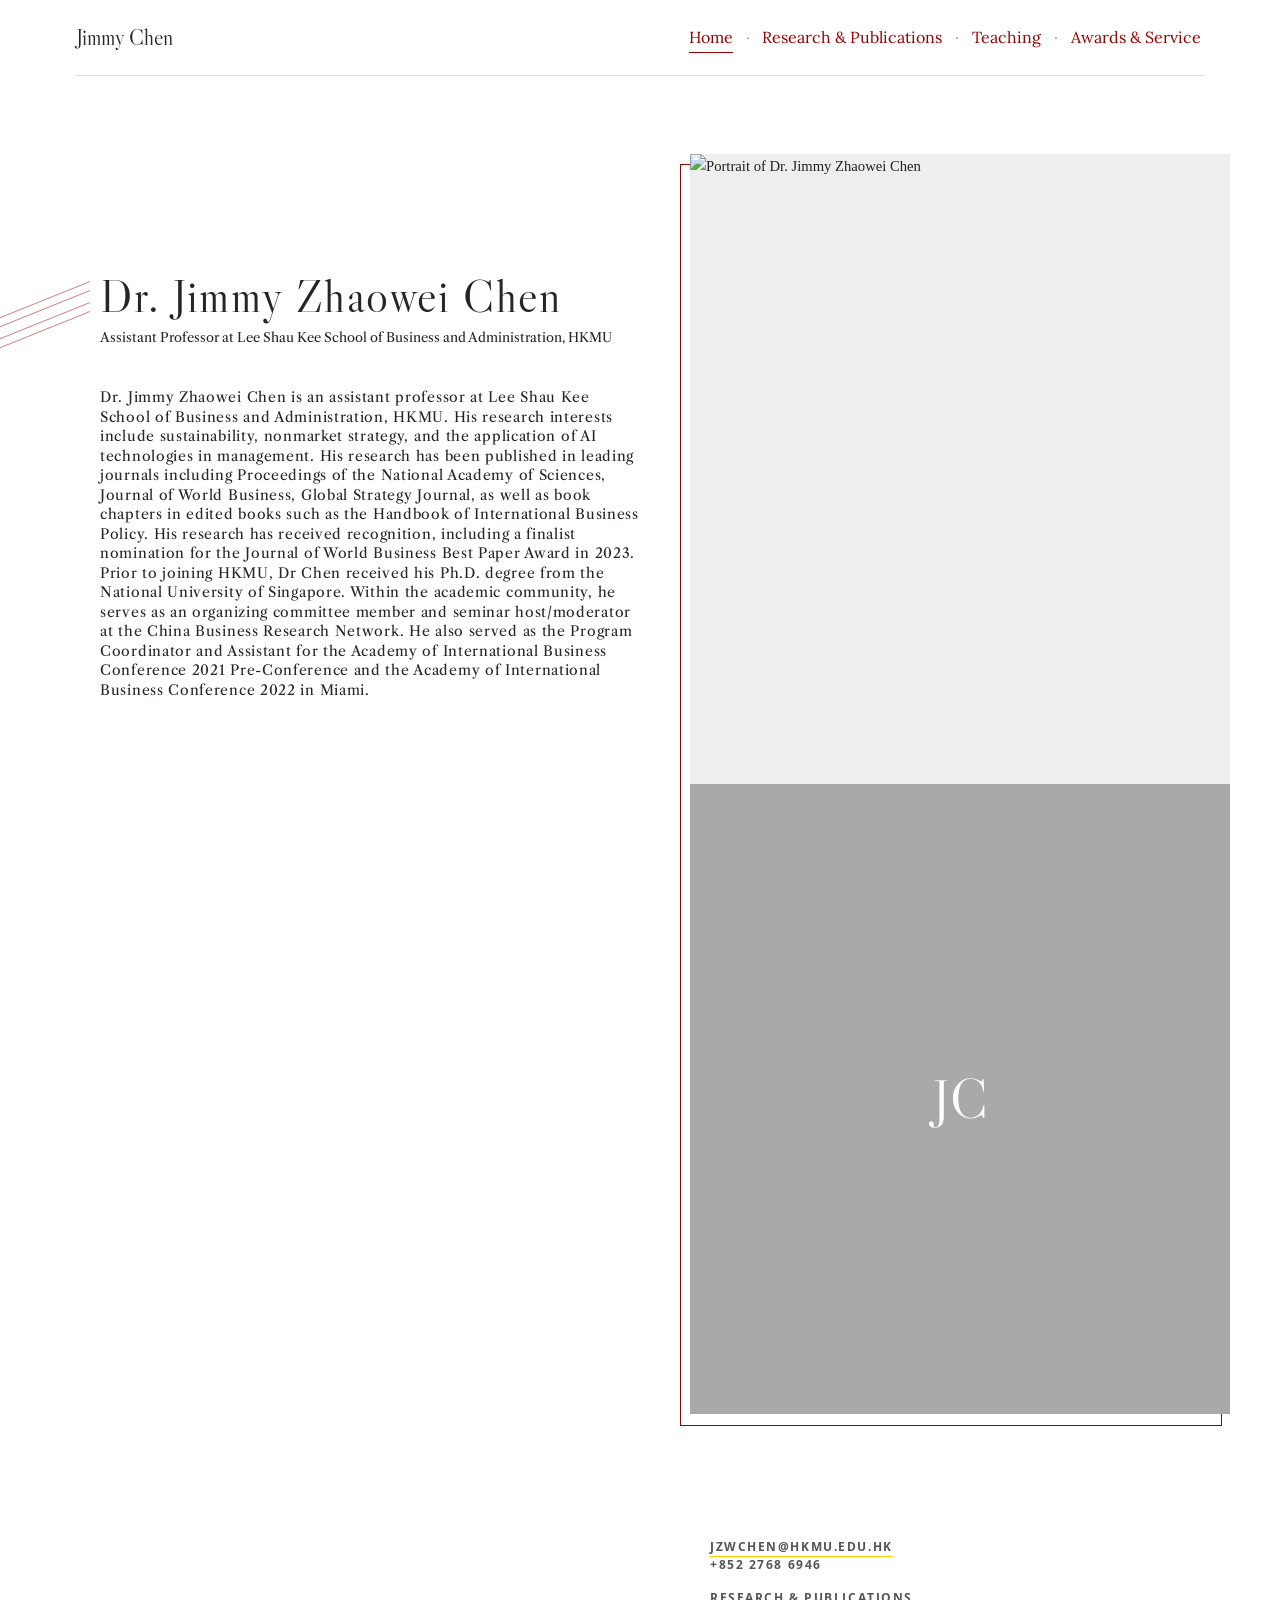
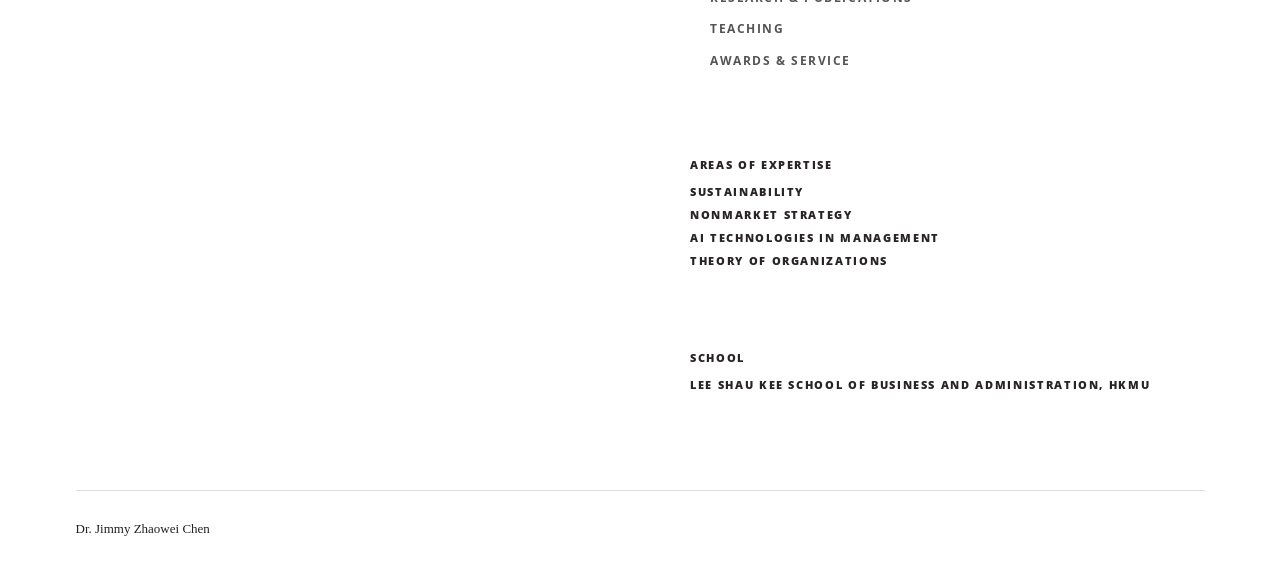
==== commit 41259262: "final polish red accents and research label" ====
--- a/index.html
+++ b/index.html
@@ -8,7 +8,7 @@
   <link rel="preconnect" href="https://fonts.googleapis.com">
   <link rel="preconnect" href="https://fonts.gstatic.com" crossorigin>
   <link href="https://fonts.googleapis.com/css?family=Gentium+Basic:400,700|Libre+Caslon+Display|Libre+Caslon+Text:400,700|Lora:400,700|Open+Sans:400,600,700,800&display=swap" rel="stylesheet">
-  <link rel="stylesheet" href="style.css?v=research-publications-title-20260731">
+  <link rel="stylesheet" href="style.css?v=red-accent-final-20260731">
 </head>
 <body class="about-page">
   <a class="skip-link" href="#main-content">Skip to content</a>
@@ -18,7 +18,7 @@
     <div class="nav-links">
       <a class="active" href="index.html" aria-current="page">Home</a>
       <span aria-hidden="true">·</span>
-      <a href="research.html">Research and Publications</a>
+      <a href="research.html">Research &amp; Publications</a>
       <span aria-hidden="true">·</span>
       <a href="teaching.html">Teaching</a>
       <span aria-hidden="true">·</span>
@@ -49,7 +49,7 @@
           <span>+852 2768 6946</span>
         </address>
         <nav aria-label="Profile pages">
-          <a href="research.html">Research and Publications</a>
+          <a href="research.html">Research &amp; Publications</a>
           <a href="teaching.html">Teaching</a>
           <a href="awards-service.html">Awards &amp; Service</a>
         </nav>
--- a/style.css
+++ b/style.css
@@ -2,9 +2,9 @@
   --background: #ffffff;
   --ink: #282424;
   --body-ink: #212121;
-  --heading-blue: #226e93;
-  --link-blue: #49aad4;
-  --link-hover: #006580;
+  --heading-blue: #990000;
+  --link-blue: #990000;
+  --link-hover: #990000;
   --rule: #dedede;
   --soft-row: #f7fafb;
   --display: "Libre Caslon Display", "Times New Roman", serif;
